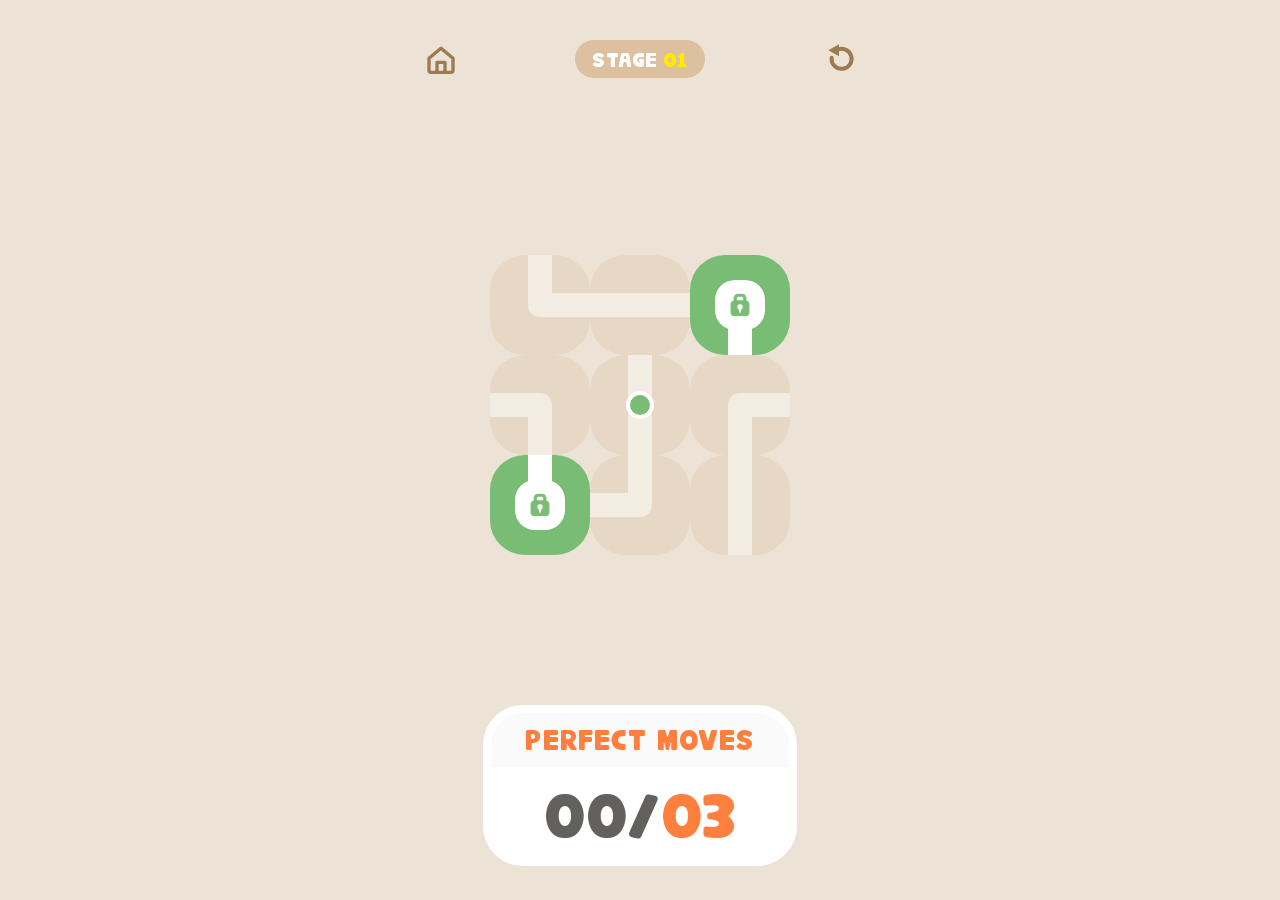
==== index.html @ 25d387c0 "Add files via upload" ====
<!doctype html>
<html lang="ko">
<head>
  <meta charset="UTF-8">
  <meta name="viewport" content="width=device-width, initial-scale=1.0, viewport-fit=cover">
  <title>라인 연결 퍼즐</title>
  <link rel="stylesheet" href="styles.css">
</head>
<body>
  <main class="game-shell" id="gameScreen">
    <header class="header">
      <button class="home-button" id="homeButton" type="button" aria-label="홈으로 이동" title="HOME">
        <svg viewBox="0 0 48 48" aria-hidden="true"><path d="M6 23 24 8l18 15v18a3 3 0 0 1-3 3H9a3 3 0 0 1-3-3z"/><path d="M18 44V29h12v15"/></svg>
      </button>
      <div class="stage-badge" id="stageLabel"><span class="stage-text">STAGE <span class="stage-number">01</span></span></div>
      <button class="restart-button" id="restartButton" type="button" aria-label="현재 스테이지 다시 시작" title="RESTART">
        <svg viewBox="0 0 48 48" aria-hidden="true"><path d="M13 22a15 15 0 1 0 7-11"/><path class="restart-arrow" d="M8 11 24 2v18z"/></svg>
      </button>
    </header>
    <section class="game-content" aria-label="라인 연결 퍼즐">
      <div class="board-stack">
        <div class="board-frame" id="boardFrame">
          <div class="board" id="board" role="grid" aria-label="퍼즐 보드"></div>
          <div class="start-overlay" id="startOverlay" aria-live="assertive">START</div>
        </div>
      </div>
    </section>
    <footer class="move-status" aria-label="현재 Move">
      <article class="move-card" id="moveCard" data-grade="perfect">
        <h2 id="moveGradeLabel">PERFECT MOVES</h2>
        <p><span class="move-used" id="moveUsed">00</span><span class="move-slash">/</span><span class="move-target" id="moveTarget">00</span></p>
      </article>
    </footer>
    <div class="modal" id="modal" role="dialog" aria-modal="true" aria-labelledby="modalTitle">
      <div class="modal-card"><p class="modal-kicker" id="modalKicker">PERFECT</p><h1 id="modalTitle">PERFECT!</h1><p id="modalText"></p><button class="modal-button" id="modalButton" type="button">NEXT STAGE</button></div>
    </div>
  </main>
  <section class="home-screen" id="homeScreen" aria-label="Stage home">
    <header class="home-header"><button class="reset-progress-button" id="resetProgressButton" type="button">RESET</button><button class="admin-mode-button" id="adminModeButton" type="button">ADMIN</button><h1>STAGES</h1><p>YOUR PATH</p></header>
    <div class="stage-list" id="homeStageList"></div>
    <div class="reset-modal" id="resetModal" role="dialog" aria-modal="true" aria-labelledby="resetTitle"><div class="reset-card"><h2 id="resetTitle">RESET STAGES?</h2><p>모든 스테이지 정보가 초기화 됩니다.<br>초기화 하시겠습니까?</p><div><button id="resetNoButton" type="button">NO</button><button id="resetYesButton" type="button">YES</button></div></div></div>
  </section>
  <script src="game.js?v=stage-selector-5"></script>
</body>
</html>
---- styles.css ----
@font-face{font-family:"Cony Round";src:url("assets/cony_round.otf") format("opentype");font-style:normal;font-weight:400 900;font-display:swap}:root{--bg:#ece2d6;--ink:#676563;--orange:#ff5b0a;--green:#79bd74;--blue:#7597bb;--red:#d76767;--mixed:#5c5c5c;--moved:#e3cfb7;--idle:#e7d8c6;--idle-road:#f3ece3;--road:#fff;--move-used:#917049;--move-total:#bca07f;--good:#9e7c50}
*{box-sizing:border-box}html,body{width:100%;min-height:100%;margin:0}body{overflow:hidden;background:var(--bg);color:var(--ink);font-family:"Cony Round","Malgun Gothic","Apple SD Gothic Neo",system-ui,sans-serif;letter-spacing:.02em}
.game-shell{position:relative;display:grid;grid-template-rows:auto minmax(0,1fr) auto;width:min(100vw,calc(100dvh * .5625));min-height:100dvh;margin:0 auto;padding:clamp(26px,4.2dvh,42px) clamp(20px,4vw,32px) clamp(26px,3.8dvh,40px)}
.header{position:relative;display:flex;justify-content:center;align-items:center;min-height:42px}.restart-button,.home-button{position:absolute;top:50%;display:grid;place-items:center;width:44px;height:44px;transform:translateY(-50%);border:0;border-radius:50%;padding:6px;background:transparent;color:#9d7b52;cursor:pointer;-webkit-tap-highlight-color:transparent}.restart-button{right:0}.home-button{left:0}.restart-button svg,.home-button svg{width:100%;height:100%;fill:currentColor}.restart-button svg>path:first-child{fill:none;stroke:currentColor;stroke-width:6;stroke-linecap:round}.home-button svg{fill:none;stroke:currentColor;stroke-width:5;stroke-linejoin:round;stroke-linecap:round}.restart-button:active,.home-button:active{transform:translateY(-50%) scale(.9)}.restart-button:disabled{opacity:.25;pointer-events:none}.stage-badge{padding:8px 17px 9px;border-radius:999px;background:#dcc09f;color:#fff;font-size:clamp(16px,2.6vh,21px);font-weight:900;line-height:1;letter-spacing:.02em}.stage-badge .stage-text{display:block;transform:translateY(3px)}.stage-badge .stage-number{color:#ffea00}
.game-content{display:flex;min-height:0;flex-direction:column;align-items:center;justify-content:center;padding:clamp(28px,5dvh,82px) 0 clamp(16px,2.2dvh,26px)}
.board-stack{display:flex;flex:none;flex-direction:column;align-items:center}.board-frame{position:relative;flex:none}.board{position:absolute;inset:0;display:grid;gap:0}.tile{--tile-road:var(--idle-road);position:relative;overflow:hidden;min-width:0;min-height:0;border:0;border-radius:var(--tile-radius,20px);padding:0;background:var(--idle);transition:background-color .16s ease,transform .24s cubic-bezier(.2,.85,.3,1.28);-webkit-tap-highlight-color:transparent;touch-action:manipulation}.tile.idle{background:var(--idle)}.tile.touched{--tile-road:var(--road);background:var(--moved)}.tile.color-green{--tile-road:var(--road);background:var(--green)}.tile.color-blue{--tile-road:var(--road);background:var(--blue)}.tile.color-red{--tile-road:var(--road);background:var(--red)}.tile.color-mixed{--tile-road:var(--road);background:var(--mixed)}.tile.dual-mixed{--tile-road:var(--road);background:linear-gradient(var(--dual-gradient-direction),var(--dual-lane-zero) 0 49.5%,var(--dual-lane-one) 50.5% 100%)}.tile.rotatable{cursor:pointer}.tile.rotatable:active{transform:scale(.96)}.tile:disabled{cursor:default}.tile.endpoint-locked{cursor:not-allowed}.tile.lane-locked{cursor:not-allowed}.tile.locked-jiggle{animation:locked-jiggle .34s cubic-bezier(.36,.07,.19,.97) both}.tile.clear-pop{animation:clear-pop .42s ease both;animation-delay:calc(var(--order)*20ms)}
@keyframes clear-pop{50%{transform:scale(.92)}100%{transform:scale(1)}}@keyframes locked-jiggle{0%,100%{transform:translateX(0) rotate(0)}18%{transform:translateX(-5px) rotate(-1deg)}38%{transform:translateX(4px) rotate(1deg)}58%{transform:translateX(-3px) rotate(-.7deg)}78%{transform:translateX(2px) rotate(.4deg)}}
.road-svg{position:absolute;inset:0;width:100%;height:100%;overflow:visible}.road-shape{transform-origin:50px 50px;transform-box:view-box;transition:transform .24s cubic-bezier(.2,.85,.3,1.28)}.road-path{fill:none;stroke:var(--tile-road);stroke-width:24;stroke-linejoin:round;stroke-linecap:butt}.filter-core{fill:var(--filter-color);stroke:#fff;stroke-width:4}.endpoint-path{stroke-linecap:butt}.endpoint-core{fill:var(--tile-road)}
.endpoint-lock{position:absolute;z-index:3;left:50%;top:50%;width:23%;aspect-ratio:1;transform:translate(-50%,-50%);pointer-events:none;background:var(--lock-color);-webkit-mask:url("assets/lock.png") center/contain no-repeat;mask:url("assets/lock.png") center/contain no-repeat}
.start-overlay{position:absolute;z-index:5;inset:0;display:grid;place-content:center;justify-items:center;gap:3px;color:#fff;opacity:0;pointer-events:none;text-align:center;text-shadow:0 3px 0 #d74b0a}.start-overlay span{font-size:clamp(20px,5.5vw,34px);font-weight:950;letter-spacing:.03em}.start-overlay strong{color:var(--orange);font-size:clamp(64px,17vw,108px);font-weight:950;line-height:.88;letter-spacing:-4px}.start-overlay.show{animation:start-burst 1s cubic-bezier(.16,.75,.22,1) both}@keyframes start-burst{0%{opacity:0;transform:scale(.55)}16%{opacity:1;transform:scale(1.16)}58%{opacity:1;transform:scale(1)}100%{opacity:0;transform:scale(1.34)}}
.move-status{display:flex;justify-content:center}.move-card{width:min(314px,84vw);overflow:hidden;border:8px solid #fff;border-radius:40px;background:#fff;text-align:center}.move-card h2{margin:0;padding:15px 8px 10px;background:#fafafa;font-size:clamp(22px,4.3vw,29px);font-weight:950;line-height:1;letter-spacing:.04em}.move-card p{margin:14px 5px 13px;color:#63615d;font-size:clamp(52px,10vw,64px);font-weight:950;line-height:1;letter-spacing:-.5px;transform:translateY(8px)}.move-card .move-target{color:var(--grade-color)}.move-card[data-grade="perfect"]{--grade-color:#ff7f3e}.move-card[data-grade="max"]{--grade-color:#f5a000}.move-card[data-grade="perfect"] h2{color:#ff7f3e}.move-card[data-grade="max"] h2{color:#f5a000}.move-card[data-grade="max"] .move-target{color:#63615d}
.modal{position:absolute;z-index:10;inset:0;display:none;place-items:center;padding:26px;background:#67656391}.modal.show{display:grid}.modal-card{width:min(100%,340px);padding:31px 25px 27px;border-radius:30px;background:var(--road);text-align:center;box-shadow:0 9px 0 #d8cbbb}.modal-kicker{margin:0 0 5px;color:var(--orange);font-size:13px;font-weight:900;letter-spacing:1.8px}.modal-card h1{margin:0;color:var(--ink);font-size:clamp(30px,7vw,39px);letter-spacing:.02em}.modal-card p:not(.modal-kicker){margin:11px 0 24px;font-size:15px;font-weight:700}.modal-button{border:0;border-radius:999px;padding:13px 23px;background:var(--orange);color:#fff;font:inherit;font-size:16px;font-weight:900;cursor:pointer;box-shadow:0 5px 0 #cf4607}.modal-button:active{transform:translateY(3px);box-shadow:0 2px 0 #cf4607}
@media(max-height:700px){.game-shell{padding-top:18px;padding-bottom:18px}.game-content{padding-top:20px;padding-bottom:12px}.board-stack{gap:0}.move-card{border-width:6px;border-radius:30px}.move-card h2{padding:10px 6px 8px;font-size:clamp(19px,3.7vw,24px)}.move-card p{margin:9px 4px 8px;font-size:clamp(42px,8vw,54px)}}

.home-screen{position:fixed;inset:0;z-index:30;display:none;width:min(100vw,calc(100dvh * .5625));height:100dvh;margin:0 auto;overflow-y:auto;overscroll-behavior:contain;padding:clamp(38px,7dvh,72px) clamp(28px,10vw,76px) 54px;background:var(--bg);scrollbar-width:none}.home-screen::-webkit-scrollbar{display:none}.home-screen.show{display:block}.game-shell.hidden{display:none}.home-header{text-align:center;margin-bottom:34px}.home-header h1{margin:0;color:#9d7b52;font-size:clamp(32px,8vw,46px);line-height:1;letter-spacing:.06em}.home-header p{margin:8px 0 0;color:#c9ad89;font-size:13px;font-weight:900;letter-spacing:.17em}.stage-list{position:relative;display:flex;flex-direction:column-reverse;gap:22px;padding:8px 0 20px}.stage-list::before{content:"";position:absolute;z-index:0;top:26px;bottom:26px;left:50%;width:12px;transform:translateX(-50%);background:#e7d8c6}.home-stage{position:relative;z-index:1;display:grid;place-items:center;min-height:106px;border:0;border-radius:30px;padding:14px 18px;font:inherit;font-weight:950;letter-spacing:.04em}.home-stage span{font-size:clamp(21px,5.4vw,29px);line-height:1}.home-stage strong{margin-top:6px;font-size:clamp(25px,6.5vw,37px);line-height:1}.home-stage.clear{background:#c78f4c;color:#84551c}.home-stage.clear strong{color:#fff}.home-stage.perfect{background:#ffaf00;color:#8a602e}.home-stage.perfect strong{color:#fff}.home-stage.current{background:#79bd74;color:#fff;cursor:pointer}.home-stage.locked{background:#e3cfb7;color:#fbf2e7;cursor:default}.home-stage:not(:disabled):active{transform:scale(.98)}.stage-link-complete{background:#cbab85!important}.home-stage.clear::after,.home-stage.perfect::after{content:"";position:absolute;z-index:-1;top:-22px;left:50%;width:12px;height:22px;transform:translateX(-50%);background:#cbab85}.reset-progress-button{position:absolute;left:0;top:2px;border:0;border-radius:999px;padding:9px 12px;background:#dcc09f;color:#84551c;font:inherit;font-size:12px;font-weight:950;letter-spacing:.05em;cursor:pointer}.reset-progress-button:active{transform:scale(.95)}.reset-modal{position:fixed;z-index:40;inset:0;display:none;place-items:center;padding:26px;background:#67656391}.reset-modal.show{display:grid}.reset-card{width:min(100%,330px);border:8px solid #fff;border-radius:30px;padding:28px 22px 22px;background:#fff;text-align:center}.reset-card h2{margin:0;color:#9d7b52;font-size:25px;line-height:1}.reset-card p{margin:16px 0 23px;color:#676563;font-size:14px;font-weight:800;line-height:1.6}.reset-card div{display:flex;gap:10px}.reset-card button{flex:1;border:0;border-radius:999px;padding:12px 8px;background:#e3cfb7;color:#84551c;font:inherit;font-size:15px;font-weight:950;cursor:pointer}.reset-card #resetYesButton{background:#c78f4c;color:#fff}.reset-card button:active{transform:scale(.96)}.admin-mode-button{position:absolute;right:0;top:2px;border:0;border-radius:999px;padding:9px 12px;background:#9d7b52;color:#fff;font:inherit;font-size:12px;font-weight:950;letter-spacing:.05em;cursor:pointer}.admin-mode-button:active{transform:scale(.95)}
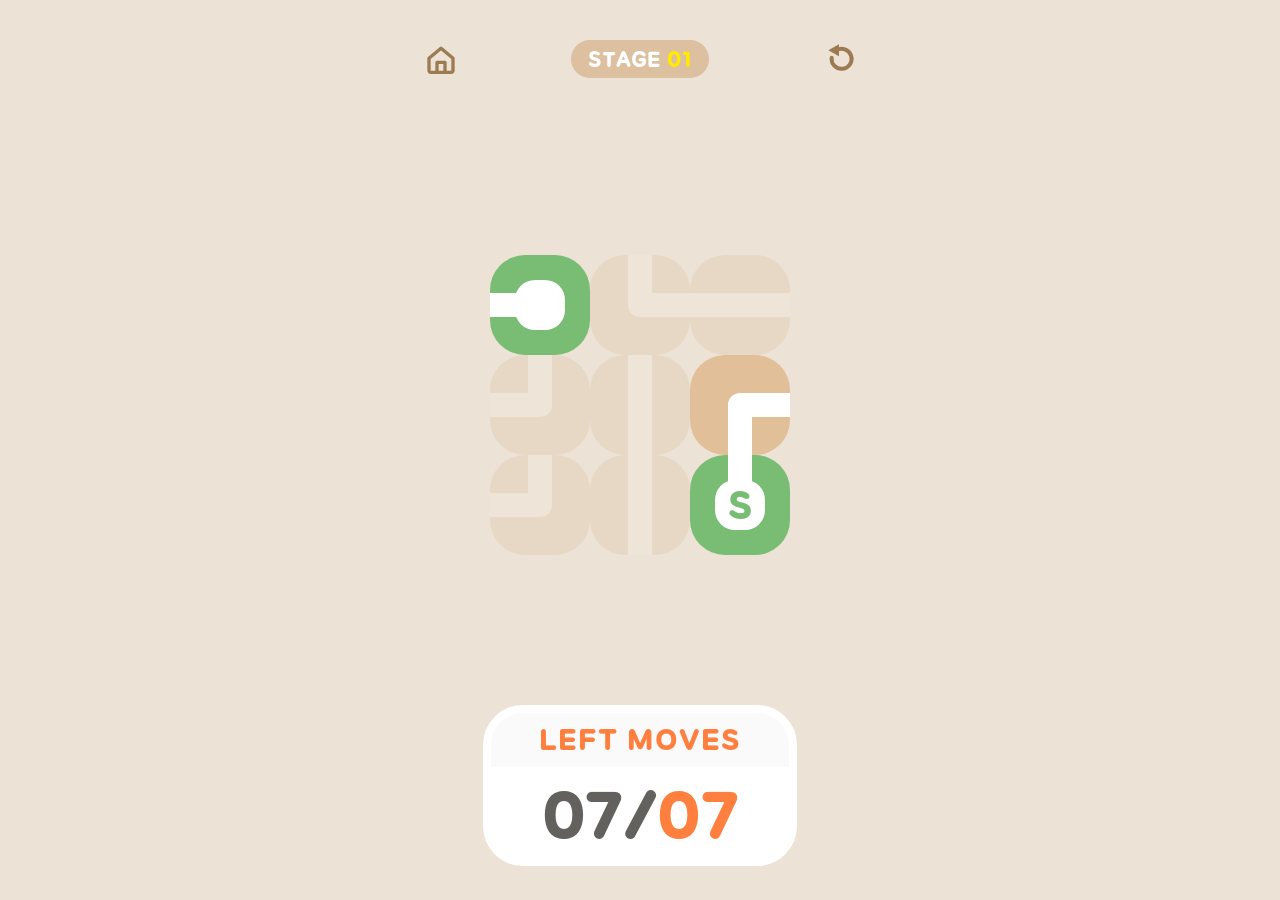
==== commit 16e19afb: "Add files via upload" ====
--- a/index.html
+++ b/index.html
@@ -4,7 +4,7 @@
   <meta charset="UTF-8">
   <meta name="viewport" content="width=device-width, initial-scale=1.0, viewport-fit=cover">
   <title>라인 연결 퍼즐</title>
-  <link rel="stylesheet" href="styles.css">
+  <link rel="stylesheet" href="styles.css?v=v0-3-candidate-release">
 </head>
 <body>
   <main class="game-shell" id="gameScreen">
@@ -40,6 +40,6 @@
     <div class="stage-list" id="homeStageList"></div>
     <div class="reset-modal" id="resetModal" role="dialog" aria-modal="true" aria-labelledby="resetTitle"><div class="reset-card"><h2 id="resetTitle">RESET STAGES?</h2><p>모든 스테이지 정보가 초기화 됩니다.<br>초기화 하시겠습니까?</p><div><button id="resetNoButton" type="button">NO</button><button id="resetYesButton" type="button">YES</button></div></div></div>
   </section>
-  <script src="game.js?v=stage-selector-5"></script>
+  <script src="game.js?v=v0-3-candidate-release"></script>
 </body>
 </html>
--- a/styles.css
+++ b/styles.css
@@ -1,15 +1,32 @@
-@font-face{font-family:"Cony Round";src:url("assets/cony_round.otf") format("opentype");font-style:normal;font-weight:400 900;font-display:swap}:root{--bg:#ece2d6;--ink:#676563;--orange:#ff5b0a;--green:#79bd74;--blue:#7597bb;--red:#d76767;--mixed:#5c5c5c;--moved:#e3cfb7;--idle:#e7d8c6;--idle-road:#f3ece3;--road:#fff;--move-used:#917049;--move-total:#bca07f;--good:#9e7c50}
-*{box-sizing:border-box}html,body{width:100%;min-height:100%;margin:0}body{overflow:hidden;background:var(--bg);color:var(--ink);font-family:"Cony Round","Malgun Gothic","Apple SD Gothic Neo",system-ui,sans-serif;letter-spacing:.02em}
+@font-face{font-family:"LINE Bold";src:url("assets/LINEBold.otf") format("opentype");font-style:normal;font-weight:400 900;font-display:swap}:root{--bg:#ece2d6;--ink:#676563;--orange:#ff5b0a;--green:#79bd74;--blue:#7597bb;--red:#d76767;--mixed:#84796e;--moved:#e3cfb7;--idle:#e7d8c6;--idle-road:#eee4d7;--candidate:#e1c099;--candidate-flash:#fdbe72;--road:#fff;--move-used:#917049;--move-total:#bca07f;--good:#9e7c50}
+*{box-sizing:border-box}html,body{width:100%;min-height:100%;margin:0}body{overflow:hidden;background:var(--bg);color:var(--ink);font-family:"LINE Bold","Malgun Gothic","Apple SD Gothic Neo",system-ui,sans-serif;letter-spacing:.02em}
 .game-shell{position:relative;display:grid;grid-template-rows:auto minmax(0,1fr) auto;width:min(100vw,calc(100dvh * .5625));min-height:100dvh;margin:0 auto;padding:clamp(26px,4.2dvh,42px) clamp(20px,4vw,32px) clamp(26px,3.8dvh,40px)}
 .header{position:relative;display:flex;justify-content:center;align-items:center;min-height:42px}.restart-button,.home-button{position:absolute;top:50%;display:grid;place-items:center;width:44px;height:44px;transform:translateY(-50%);border:0;border-radius:50%;padding:6px;background:transparent;color:#9d7b52;cursor:pointer;-webkit-tap-highlight-color:transparent}.restart-button{right:0}.home-button{left:0}.restart-button svg,.home-button svg{width:100%;height:100%;fill:currentColor}.restart-button svg>path:first-child{fill:none;stroke:currentColor;stroke-width:6;stroke-linecap:round}.home-button svg{fill:none;stroke:currentColor;stroke-width:5;stroke-linejoin:round;stroke-linecap:round}.restart-button:active,.home-button:active{transform:translateY(-50%) scale(.9)}.restart-button:disabled{opacity:.25;pointer-events:none}.stage-badge{padding:8px 17px 9px;border-radius:999px;background:#dcc09f;color:#fff;font-size:clamp(16px,2.6vh,21px);font-weight:900;line-height:1;letter-spacing:.02em}.stage-badge .stage-text{display:block;transform:translateY(3px)}.stage-badge .stage-number{color:#ffea00}
 .game-content{display:flex;min-height:0;flex-direction:column;align-items:center;justify-content:center;padding:clamp(28px,5dvh,82px) 0 clamp(16px,2.2dvh,26px)}
-.board-stack{display:flex;flex:none;flex-direction:column;align-items:center}.board-frame{position:relative;flex:none}.board{position:absolute;inset:0;display:grid;gap:0}.tile{--tile-road:var(--idle-road);position:relative;overflow:hidden;min-width:0;min-height:0;border:0;border-radius:var(--tile-radius,20px);padding:0;background:var(--idle);transition:background-color .16s ease,transform .24s cubic-bezier(.2,.85,.3,1.28);-webkit-tap-highlight-color:transparent;touch-action:manipulation}.tile.idle{background:var(--idle)}.tile.touched{--tile-road:var(--road);background:var(--moved)}.tile.color-green{--tile-road:var(--road);background:var(--green)}.tile.color-blue{--tile-road:var(--road);background:var(--blue)}.tile.color-red{--tile-road:var(--road);background:var(--red)}.tile.color-mixed{--tile-road:var(--road);background:var(--mixed)}.tile.dual-mixed{--tile-road:var(--road);background:linear-gradient(var(--dual-gradient-direction),var(--dual-lane-zero) 0 49.5%,var(--dual-lane-one) 50.5% 100%)}.tile.rotatable{cursor:pointer}.tile.rotatable:active{transform:scale(.96)}.tile:disabled{cursor:default}.tile.endpoint-locked{cursor:not-allowed}.tile.lane-locked{cursor:not-allowed}.tile.locked-jiggle{animation:locked-jiggle .34s cubic-bezier(.36,.07,.19,.97) both}.tile.clear-pop{animation:clear-pop .42s ease both;animation-delay:calc(var(--order)*20ms)}
-@keyframes clear-pop{50%{transform:scale(.92)}100%{transform:scale(1)}}@keyframes locked-jiggle{0%,100%{transform:translateX(0) rotate(0)}18%{transform:translateX(-5px) rotate(-1deg)}38%{transform:translateX(4px) rotate(1deg)}58%{transform:translateX(-3px) rotate(-.7deg)}78%{transform:translateX(2px) rotate(.4deg)}}
-.road-svg{position:absolute;inset:0;width:100%;height:100%;overflow:visible}.road-shape{transform-origin:50px 50px;transform-box:view-box;transition:transform .24s cubic-bezier(.2,.85,.3,1.28)}.road-path{fill:none;stroke:var(--tile-road);stroke-width:24;stroke-linejoin:round;stroke-linecap:butt}.filter-core{fill:var(--filter-color);stroke:#fff;stroke-width:4}.endpoint-path{stroke-linecap:butt}.endpoint-core{fill:var(--tile-road)}
+.board-stack{display:flex;flex:none;flex-direction:column;align-items:center}.board-frame{position:relative;flex:none}.board{position:absolute;inset:0;display:grid;gap:0}.tile{--tile-road:var(--idle-road);position:relative;overflow:hidden;min-width:0;min-height:0;border:0;border-radius:var(--tile-radius,20px);padding:0;background:var(--idle);transition:background-color .30s ease,transform .24s cubic-bezier(.2,.85,.3,1.28);-webkit-tap-highlight-color:transparent;touch-action:manipulation}.tile.idle{background:var(--idle)}.tile.touched{--tile-road:var(--road);background:var(--moved)}.tile.color-green{--tile-road:var(--road);background:var(--green)}.tile.color-blue{--tile-road:var(--road);background:var(--blue)}.tile.color-red{--tile-road:var(--road);background:var(--red)}.tile.color-mixed{--tile-road:var(--road);background:var(--mixed)}.tile.dual-mixed{--tile-road:var(--road);background:linear-gradient(var(--dual-gradient-direction),var(--dual-lane-zero) 0 49.5%,var(--dual-lane-one) 50.5% 100%)}.tile.rotatable{cursor:pointer}.tile.rotatable:active{transform:scale(.96)}.tile:disabled{cursor:default}.tile.endpoint-locked{cursor:not-allowed}.tile.lane-locked{cursor:not-allowed}.tile.locked-jiggle{animation:locked-jiggle .34s cubic-bezier(.36,.07,.19,.97) both}.tile.clear-pop{animation:clear-pop .42s ease both;animation-delay:calc(var(--order)*20ms)}.tile.route-complete-pop{animation:route-complete-pop .30s cubic-bezier(.2,.85,.3,1.28) both}
+@keyframes clear-pop{50%{transform:scale(.92)}100%{transform:scale(1)}}@keyframes route-complete-pop{45%{transform:scale(1.05)}100%{transform:scale(1)}}@keyframes locked-jiggle{0%,100%{transform:translateX(0) rotate(0)}18%{transform:translateX(-5px) rotate(-1deg)}38%{transform:translateX(4px) rotate(1deg)}58%{transform:translateX(-3px) rotate(-.7deg)}78%{transform:translateX(2px) rotate(.4deg)}}
+.road-svg{position:absolute;inset:0;width:100%;height:100%;overflow:visible}.road-shape{transform-origin:50px 50px;transform-box:view-box;transition:transform .24s cubic-bezier(.2,.85,.3,1.28)}.road-path{fill:none;stroke:var(--tile-road);stroke-width:24;stroke-linejoin:round;stroke-linecap:butt}.filter-core{fill:var(--filter-color);stroke:#fff;stroke-width:4}.endpoint-path{stroke-linecap:butt}.endpoint-core{fill:var(--tile-road)}.start-symbol{position:absolute;z-index:3;left:50%;top:54%;transform:translate(-50%,-50%);color:var(--endpoint-color);font-family:"LINE Bold","Malgun Gothic",sans-serif;font-size:clamp(22px,6vw,38px);font-weight:950;line-height:1;pointer-events:none}
 .endpoint-lock{position:absolute;z-index:3;left:50%;top:50%;width:23%;aspect-ratio:1;transform:translate(-50%,-50%);pointer-events:none;background:var(--lock-color);-webkit-mask:url("assets/lock.png") center/contain no-repeat;mask:url("assets/lock.png") center/contain no-repeat}
 .start-overlay{position:absolute;z-index:5;inset:0;display:grid;place-content:center;justify-items:center;gap:3px;color:#fff;opacity:0;pointer-events:none;text-align:center;text-shadow:0 3px 0 #d74b0a}.start-overlay span{font-size:clamp(20px,5.5vw,34px);font-weight:950;letter-spacing:.03em}.start-overlay strong{color:var(--orange);font-size:clamp(64px,17vw,108px);font-weight:950;line-height:.88;letter-spacing:-4px}.start-overlay.show{animation:start-burst 1s cubic-bezier(.16,.75,.22,1) both}@keyframes start-burst{0%{opacity:0;transform:scale(.55)}16%{opacity:1;transform:scale(1.16)}58%{opacity:1;transform:scale(1)}100%{opacity:0;transform:scale(1.34)}}
-.move-status{display:flex;justify-content:center}.move-card{width:min(314px,84vw);overflow:hidden;border:8px solid #fff;border-radius:40px;background:#fff;text-align:center}.move-card h2{margin:0;padding:15px 8px 10px;background:#fafafa;font-size:clamp(22px,4.3vw,29px);font-weight:950;line-height:1;letter-spacing:.04em}.move-card p{margin:14px 5px 13px;color:#63615d;font-size:clamp(52px,10vw,64px);font-weight:950;line-height:1;letter-spacing:-.5px;transform:translateY(8px)}.move-card .move-target{color:var(--grade-color)}.move-card[data-grade="perfect"]{--grade-color:#ff7f3e}.move-card[data-grade="max"]{--grade-color:#f5a000}.move-card[data-grade="perfect"] h2{color:#ff7f3e}.move-card[data-grade="max"] h2{color:#f5a000}.move-card[data-grade="max"] .move-target{color:#63615d}
+.move-status{display:flex;justify-content:center}.move-card{width:min(314px,84vw);overflow:hidden;border:8px solid #fff;border-radius:40px;background:#fff;text-align:center}.move-card h2{margin:0;padding:15px 8px 10px;background:#fafafa;font-size:clamp(22px,4.3vw,29px);font-weight:950;line-height:1;letter-spacing:.04em}.move-card p{margin:14px 5px 13px;color:#63615d;font-size:clamp(52px,10vw,64px);font-weight:950;line-height:1;letter-spacing:-.5px;transform:translateY(8px)}.move-card .move-target{color:#ff7f3e}.move-card[data-grade="left"] h2{color:#ff7f3e}
 .modal{position:absolute;z-index:10;inset:0;display:none;place-items:center;padding:26px;background:#67656391}.modal.show{display:grid}.modal-card{width:min(100%,340px);padding:31px 25px 27px;border-radius:30px;background:var(--road);text-align:center;box-shadow:0 9px 0 #d8cbbb}.modal-kicker{margin:0 0 5px;color:var(--orange);font-size:13px;font-weight:900;letter-spacing:1.8px}.modal-card h1{margin:0;color:var(--ink);font-size:clamp(30px,7vw,39px);letter-spacing:.02em}.modal-card p:not(.modal-kicker){margin:11px 0 24px;font-size:15px;font-weight:700}.modal-button{border:0;border-radius:999px;padding:13px 23px;background:var(--orange);color:#fff;font:inherit;font-size:16px;font-weight:900;cursor:pointer;box-shadow:0 5px 0 #cf4607}.modal-button:active{transform:translateY(3px);box-shadow:0 2px 0 #cf4607}
 @media(max-height:700px){.game-shell{padding-top:18px;padding-bottom:18px}.game-content{padding-top:20px;padding-bottom:12px}.board-stack{gap:0}.move-card{border-width:6px;border-radius:30px}.move-card h2{padding:10px 6px 8px;font-size:clamp(19px,3.7vw,24px)}.move-card p{margin:9px 4px 8px;font-size:clamp(42px,8vw,54px)}}
 
-.home-screen{position:fixed;inset:0;z-index:30;display:none;width:min(100vw,calc(100dvh * .5625));height:100dvh;margin:0 auto;overflow-y:auto;overscroll-behavior:contain;padding:clamp(38px,7dvh,72px) clamp(28px,10vw,76px) 54px;background:var(--bg);scrollbar-width:none}.home-screen::-webkit-scrollbar{display:none}.home-screen.show{display:block}.game-shell.hidden{display:none}.home-header{text-align:center;margin-bottom:34px}.home-header h1{margin:0;color:#9d7b52;font-size:clamp(32px,8vw,46px);line-height:1;letter-spacing:.06em}.home-header p{margin:8px 0 0;color:#c9ad89;font-size:13px;font-weight:900;letter-spacing:.17em}.stage-list{position:relative;display:flex;flex-direction:column-reverse;gap:22px;padding:8px 0 20px}.stage-list::before{content:"";position:absolute;z-index:0;top:26px;bottom:26px;left:50%;width:12px;transform:translateX(-50%);background:#e7d8c6}.home-stage{position:relative;z-index:1;display:grid;place-items:center;min-height:106px;border:0;border-radius:30px;padding:14px 18px;font:inherit;font-weight:950;letter-spacing:.04em}.home-stage span{font-size:clamp(21px,5.4vw,29px);line-height:1}.home-stage strong{margin-top:6px;font-size:clamp(25px,6.5vw,37px);line-height:1}.home-stage.clear{background:#c78f4c;color:#84551c}.home-stage.clear strong{color:#fff}.home-stage.perfect{background:#ffaf00;color:#8a602e}.home-stage.perfect strong{color:#fff}.home-stage.current{background:#79bd74;color:#fff;cursor:pointer}.home-stage.locked{background:#e3cfb7;color:#fbf2e7;cursor:default}.home-stage:not(:disabled):active{transform:scale(.98)}.stage-link-complete{background:#cbab85!important}.home-stage.clear::after,.home-stage.perfect::after{content:"";position:absolute;z-index:-1;top:-22px;left:50%;width:12px;height:22px;transform:translateX(-50%);background:#cbab85}.reset-progress-button{position:absolute;left:0;top:2px;border:0;border-radius:999px;padding:9px 12px;background:#dcc09f;color:#84551c;font:inherit;font-size:12px;font-weight:950;letter-spacing:.05em;cursor:pointer}.reset-progress-button:active{transform:scale(.95)}.reset-modal{position:fixed;z-index:40;inset:0;display:none;place-items:center;padding:26px;background:#67656391}.reset-modal.show{display:grid}.reset-card{width:min(100%,330px);border:8px solid #fff;border-radius:30px;padding:28px 22px 22px;background:#fff;text-align:center}.reset-card h2{margin:0;color:#9d7b52;font-size:25px;line-height:1}.reset-card p{margin:16px 0 23px;color:#676563;font-size:14px;font-weight:800;line-height:1.6}.reset-card div{display:flex;gap:10px}.reset-card button{flex:1;border:0;border-radius:999px;padding:12px 8px;background:#e3cfb7;color:#84551c;font:inherit;font-size:15px;font-weight:950;cursor:pointer}.reset-card #resetYesButton{background:#c78f4c;color:#fff}.reset-card button:active{transform:scale(.96)}.admin-mode-button{position:absolute;right:0;top:2px;border:0;border-radius:999px;padding:9px 12px;background:#9d7b52;color:#fff;font:inherit;font-size:12px;font-weight:950;letter-spacing:.05em;cursor:pointer}.admin-mode-button:active{transform:scale(.95)}+.home-screen{position:fixed;inset:0;z-index:30;display:none;width:min(100vw,calc(100dvh * .5625));height:100dvh;margin:0 auto;overflow-y:auto;overscroll-behavior:contain;padding:clamp(38px,7dvh,72px) clamp(28px,10vw,76px) 54px;background:var(--bg);scrollbar-width:none}.home-screen::-webkit-scrollbar{display:none}.home-screen.show{display:block}.game-shell.hidden{display:none}.home-header{text-align:center;margin-bottom:34px}.home-header h1{margin:0;color:#9d7b52;font-size:clamp(32px,8vw,46px);line-height:1;letter-spacing:.06em}.home-header p{margin:8px 0 0;color:#c9ad89;font-size:13px;font-weight:900;letter-spacing:.17em}.stage-list{position:relative;display:flex;flex-direction:column-reverse;gap:22px;padding:8px 0 20px}.stage-list::before{content:"";position:absolute;z-index:0;top:26px;bottom:26px;left:50%;width:12px;transform:translateX(-50%);background:#e7d8c6}.home-stage{position:relative;z-index:1;display:grid;place-items:center;min-height:106px;border:0;border-radius:30px;padding:14px 18px;font:inherit;font-weight:950;letter-spacing:.04em}.home-stage span{font-size:clamp(21px,5.4vw,29px);line-height:1}.home-stage strong{margin-top:6px;font-size:clamp(25px,6.5vw,37px);line-height:1}.home-stage.clear{background:#c78f4c;color:#84551c}.home-stage.clear strong{color:#fff}.home-stage.perfect{background:#ffaf00;color:#8a602e}.home-stage.perfect strong{color:#fff}.home-stage.current{background:#79bd74;color:#fff;cursor:pointer}.home-stage.locked{background:#e3cfb7;color:#fbf2e7;cursor:default}.home-stage:not(:disabled):active{transform:scale(.98)}.stage-link-complete{background:#cbab85!important}.home-stage.clear::after,.home-stage.perfect::after{content:"";position:absolute;z-index:-1;top:-22px;left:50%;width:12px;height:22px;transform:translateX(-50%);background:#cbab85}.reset-progress-button{position:absolute;left:0;top:2px;border:0;border-radius:999px;padding:9px 12px;background:#dcc09f;color:#84551c;font:inherit;font-size:12px;font-weight:950;letter-spacing:.05em;cursor:pointer}.reset-progress-button:active{transform:scale(.95)}.reset-modal{position:fixed;z-index:40;inset:0;display:none;place-items:center;padding:26px;background:#67656391}.reset-modal.show{display:grid}.reset-card{width:min(100%,330px);border:8px solid #fff;border-radius:30px;padding:28px 22px 22px;background:#fff;text-align:center}.reset-card h2{margin:0;color:#9d7b52;font-size:25px;line-height:1}.reset-card p{margin:16px 0 23px;color:#676563;font-size:14px;font-weight:800;line-height:1.6}.reset-card div{display:flex;gap:10px}.reset-card button{flex:1;border:0;border-radius:999px;padding:12px 8px;background:#e3cfb7;color:#84551c;font:inherit;font-size:15px;font-weight:950;cursor:pointer}.reset-card #resetYesButton{background:#c78f4c;color:#fff}.reset-card button:active{transform:scale(.96)}.admin-mode-button{position:absolute;right:0;top:2px;border:0;border-radius:999px;padding:9px 12px;background:#9d7b52;color:#fff;font:inherit;font-size:12px;font-weight:950;letter-spacing:.05em;cursor:pointer}.admin-mode-button:active{transform:scale(.95)}
+/* v0.3: progressive route candidates */
+.tile.cross{background:#84796e;--tile-road:#fff}
+.tile.candidate{background:var(--candidate);--tile-road:#fff;animation:candidate-blink .5s cubic-bezier(.4,0,.2,1) .22s infinite alternate}
+.tile.candidate.candidate-enter{animation:candidate-enter .22s cubic-bezier(.2,.85,.3,1.28) both,candidate-blink .5s cubic-bezier(.4,0,.2,1) .22s infinite alternate}
+.tile.connection-enter{animation:connection-enter .30s ease calc(var(--sequence)*.10s) both}
+.tile.connection-release{animation:connection-release .30s ease calc(var(--sequence)*.10s) both}
+.tile.locked-jiggle{animation:locked-jiggle .32s cubic-bezier(.36,.07,.19,.97) both}
+@keyframes candidate-enter{0%{transform:scale(1)}60%{transform:scale(1.05)}100%{transform:scale(1)}}
+@keyframes candidate-blink{from{background-color:var(--candidate)}to{background-color:var(--candidate-flash)}}
+@keyframes connection-enter{from{background:var(--from-bg)}to{background:var(--to-bg)}}
+@keyframes connection-release{from{background:var(--from-bg)}to{background:var(--to-bg)}}
+@keyframes locked-jiggle{0%,100%{transform:rotate(0)}34%{transform:rotate(7deg)}66%{transform:rotate(-3deg)}84%{transform:rotate(1deg)}}
+/* Candidate blocks dim out rather than snapping back when an endpoint rotation closes the route. */
+.tile.candidate-release{animation:candidate-release .30s cubic-bezier(.22,.7,.32,1) both}
+.tile.candidate-release .road-path{animation:candidate-road-release .30s ease both}
+@keyframes candidate-release{0%{background-color:var(--candidate-flash)}42%{background-color:var(--candidate)}100%{background-color:var(--candidate-release-to)}}
+@keyframes candidate-road-release{0%{stroke:#fff}100%{stroke:var(--idle-road)}}
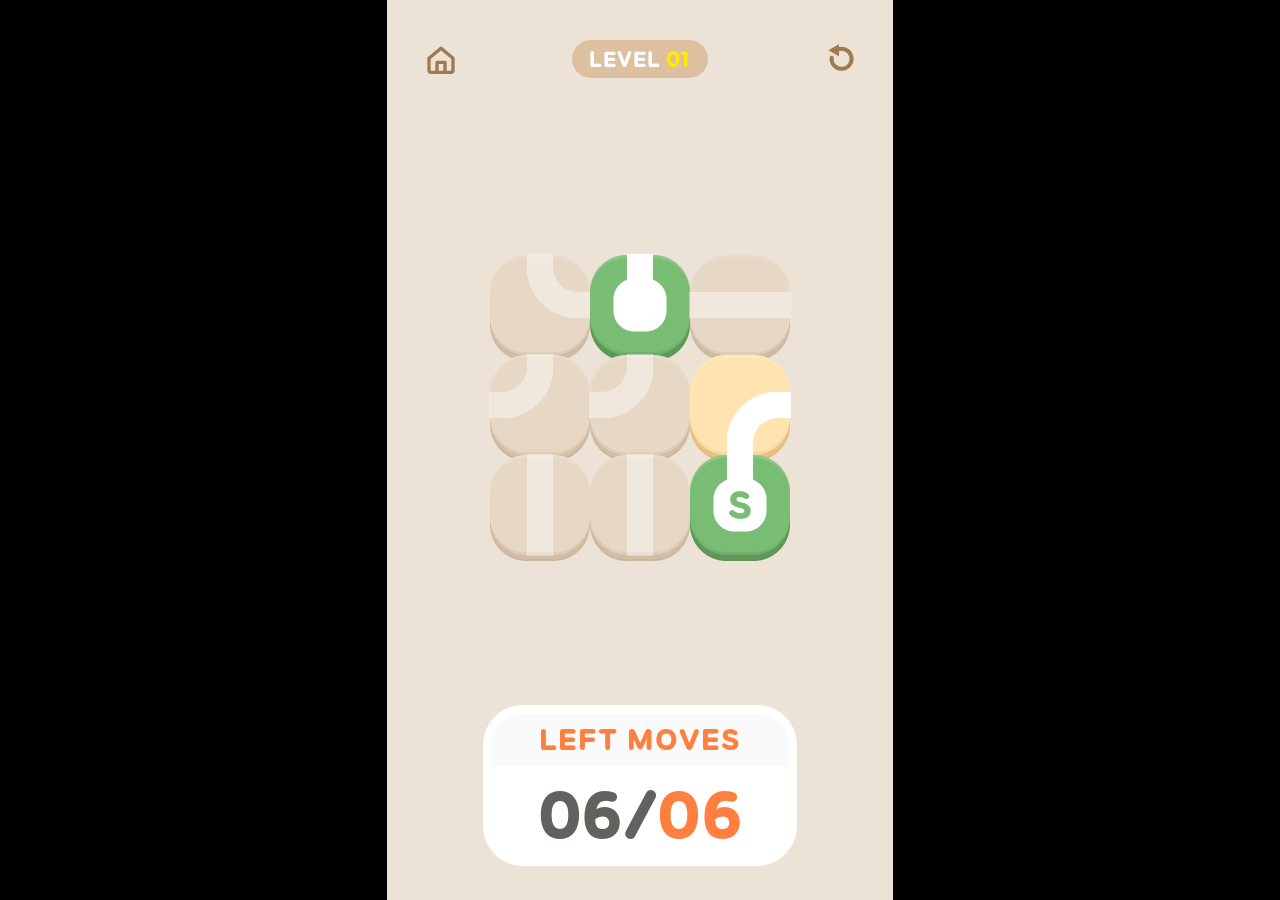
==== commit 0e683c51: "Add files via upload" ====
--- a/index.html
+++ b/index.html
@@ -4,7 +4,10 @@
   <meta charset="UTF-8">
   <meta name="viewport" content="width=device-width, initial-scale=1.0, viewport-fit=cover">
   <title>라인 연결 퍼즐</title>
-  <link rel="stylesheet" href="styles.css?v=v0-3-candidate-release">
+  <link rel="stylesheet" href="styles.css?v=v0-3-stage-grid">
+  <link rel="stylesheet" href="stage-select.css?v=v0-4-stage-number-shadow-1">
+  <link rel="stylesheet" href="stage-select-fix.css?v=v0-4-pipe-network-reset-2">
+  <link rel="stylesheet" href="episode.css?v=v0-4-level-anchor-font-1">
 </head>
 <body>
   <main class="game-shell" id="gameScreen">
@@ -32,14 +35,24 @@
       </article>
     </footer>
     <div class="modal" id="modal" role="dialog" aria-modal="true" aria-labelledby="modalTitle">
-      <div class="modal-card"><p class="modal-kicker" id="modalKicker">PERFECT</p><h1 id="modalTitle">PERFECT!</h1><p id="modalText"></p><button class="modal-button" id="modalButton" type="button">NEXT STAGE</button></div>
+      <div class="modal-card"><p class="modal-kicker" id="modalKicker">PERFECT</p><h1 id="modalTitle">PERFECT!</h1><div class="modal-stars" id="modalStars" aria-label="획득 별"></div><p id="modalText"></p><button class="modal-button" id="modalButton" type="button">NEXT STAGE</button></div>
     </div>
   </main>
   <section class="home-screen" id="homeScreen" aria-label="Stage home">
-    <header class="home-header"><button class="reset-progress-button" id="resetProgressButton" type="button">RESET</button><button class="admin-mode-button" id="adminModeButton" type="button">ADMIN</button><h1>STAGES</h1><p>YOUR PATH</p></header>
+    <header class="home-header"><button class="episode-nav episode-prev" id="episodePrevButton" type="button" aria-label="Previous stage"><img src="assets/stage_btn_next_arrow.png" alt=""></button><h1 id="episodeTitle"><span class="stage-title-word">STAGE</span><strong class="stage-title-number">01</strong></h1><button class="episode-nav episode-next" id="episodeNextButton" type="button" aria-label="Next stage"><img src="assets/stage_btn_next_arrow.png" alt=""></button></header>
+    <p class="episode-subtitle" id="episodeSubtitle">LEVEL 01–20</p>
     <div class="stage-list" id="homeStageList"></div>
+    <nav class="home-tools" aria-label="Stage tools"><button class="reset-progress-button" id="resetProgressButton" type="button">RESET</button><button class="admin-mode-button" id="adminModeButton" type="button">ADMIN</button><button class="design-test-button" id="designTestButton" type="button">BLOCK DESIGN</button><button class="stage-test-button" id="stageTestButton" type="button">STAGE TEST</button></nav>
     <div class="reset-modal" id="resetModal" role="dialog" aria-modal="true" aria-labelledby="resetTitle"><div class="reset-card"><h2 id="resetTitle">RESET STAGES?</h2><p>모든 스테이지 정보가 초기화 됩니다.<br>초기화 하시겠습니까?</p><div><button id="resetNoButton" type="button">NO</button><button id="resetYesButton" type="button">YES</button></div></div></div>
   </section>
-  <script src="game.js?v=v0-3-candidate-release"></script>
+  <section class="design-screen" id="designScreen" aria-label="Block design preview">
+    <header class="design-header"><button class="design-back-button" id="designBackButton" type="button" aria-label="Back to stages">BACK</button><h1>BLOCK DESIGN</h1></header>
+    <main class="design-content" id="designContent"></main>
+  </section>
+  <section class="stage-test-screen" id="stageTestScreen" aria-label="Board size stage tests">
+    <header class="stage-test-header"><button class="stage-test-back-button" id="stageTestBackButton" type="button">BACK</button><h1>STAGE TEST</h1><p>SELECT BOARD SIZE</p></header>
+    <main class="stage-test-content" id="stageTestContent"></main>
+  </section>
+  <script src="game.js?v=v0-6-network-remix-1"></script>
 </body>
-</html>+</html>
--- a/styles.css
+++ b/styles.css
@@ -1,18 +1,18 @@
 @font-face{font-family:"LINE Bold";src:url("assets/LINEBold.otf") format("opentype");font-style:normal;font-weight:400 900;font-display:swap}:root{--bg:#ece2d6;--ink:#676563;--orange:#ff5b0a;--green:#79bd74;--blue:#7597bb;--red:#d76767;--mixed:#84796e;--moved:#e3cfb7;--idle:#e7d8c6;--idle-road:#eee4d7;--candidate:#e1c099;--candidate-flash:#fdbe72;--road:#fff;--move-used:#917049;--move-total:#bca07f;--good:#9e7c50}
-*{box-sizing:border-box}html,body{width:100%;min-height:100%;margin:0}body{overflow:hidden;background:var(--bg);color:var(--ink);font-family:"LINE Bold","Malgun Gothic","Apple SD Gothic Neo",system-ui,sans-serif;letter-spacing:.02em}
-.game-shell{position:relative;display:grid;grid-template-rows:auto minmax(0,1fr) auto;width:min(100vw,calc(100dvh * .5625));min-height:100dvh;margin:0 auto;padding:clamp(26px,4.2dvh,42px) clamp(20px,4vw,32px) clamp(26px,3.8dvh,40px)}
+*{box-sizing:border-box}html,body{width:100%;height:100%;min-height:100%;margin:0;overflow:hidden;background:#000}body{display:grid;place-items:center;color:var(--ink);font-family:"LINE Bold","Malgun Gothic","Apple SD Gothic Neo",system-ui,sans-serif;letter-spacing:.02em}
+.game-shell{position:relative;display:grid;grid-template-rows:auto minmax(0,1fr) auto;width:min(100dvw,56.25dvh);height:min(100dvh,177.7778dvw);aspect-ratio:9/16;min-height:0;margin:0;padding:clamp(26px,4.2dvh,42px) clamp(20px,4vw,32px) clamp(26px,3.8dvh,40px);background:var(--bg);overflow:hidden}
 .header{position:relative;display:flex;justify-content:center;align-items:center;min-height:42px}.restart-button,.home-button{position:absolute;top:50%;display:grid;place-items:center;width:44px;height:44px;transform:translateY(-50%);border:0;border-radius:50%;padding:6px;background:transparent;color:#9d7b52;cursor:pointer;-webkit-tap-highlight-color:transparent}.restart-button{right:0}.home-button{left:0}.restart-button svg,.home-button svg{width:100%;height:100%;fill:currentColor}.restart-button svg>path:first-child{fill:none;stroke:currentColor;stroke-width:6;stroke-linecap:round}.home-button svg{fill:none;stroke:currentColor;stroke-width:5;stroke-linejoin:round;stroke-linecap:round}.restart-button:active,.home-button:active{transform:translateY(-50%) scale(.9)}.restart-button:disabled{opacity:.25;pointer-events:none}.stage-badge{padding:8px 17px 9px;border-radius:999px;background:#dcc09f;color:#fff;font-size:clamp(16px,2.6vh,21px);font-weight:900;line-height:1;letter-spacing:.02em}.stage-badge .stage-text{display:block;transform:translateY(3px)}.stage-badge .stage-number{color:#ffea00}
-.game-content{display:flex;min-height:0;flex-direction:column;align-items:center;justify-content:center;padding:clamp(28px,5dvh,82px) 0 clamp(16px,2.2dvh,26px)}
-.board-stack{display:flex;flex:none;flex-direction:column;align-items:center}.board-frame{position:relative;flex:none}.board{position:absolute;inset:0;display:grid;gap:0}.tile{--tile-road:var(--idle-road);position:relative;overflow:hidden;min-width:0;min-height:0;border:0;border-radius:var(--tile-radius,20px);padding:0;background:var(--idle);transition:background-color .30s ease,transform .24s cubic-bezier(.2,.85,.3,1.28);-webkit-tap-highlight-color:transparent;touch-action:manipulation}.tile.idle{background:var(--idle)}.tile.touched{--tile-road:var(--road);background:var(--moved)}.tile.color-green{--tile-road:var(--road);background:var(--green)}.tile.color-blue{--tile-road:var(--road);background:var(--blue)}.tile.color-red{--tile-road:var(--road);background:var(--red)}.tile.color-mixed{--tile-road:var(--road);background:var(--mixed)}.tile.dual-mixed{--tile-road:var(--road);background:linear-gradient(var(--dual-gradient-direction),var(--dual-lane-zero) 0 49.5%,var(--dual-lane-one) 50.5% 100%)}.tile.rotatable{cursor:pointer}.tile.rotatable:active{transform:scale(.96)}.tile:disabled{cursor:default}.tile.endpoint-locked{cursor:not-allowed}.tile.lane-locked{cursor:not-allowed}.tile.locked-jiggle{animation:locked-jiggle .34s cubic-bezier(.36,.07,.19,.97) both}.tile.clear-pop{animation:clear-pop .42s ease both;animation-delay:calc(var(--order)*20ms)}.tile.route-complete-pop{animation:route-complete-pop .30s cubic-bezier(.2,.85,.3,1.28) both}
+.game-content{display:flex;width:100%;min-height:0;flex-direction:column;align-items:center;justify-content:center;padding:clamp(28px,5dvh,82px) 0 clamp(16px,2.2dvh,26px)}
+.board-stack{display:flex;width:100%;flex:none;flex-direction:column;align-items:center}.board-frame{position:relative;flex:none}.board{position:absolute;inset:0;display:grid;gap:0}.tile{--tile-road:var(--idle-road);position:relative;overflow:hidden;min-width:0;min-height:0;border:0;border-radius:var(--tile-radius,20px);padding:0;background:var(--idle);transition:background-color .30s ease,transform .24s cubic-bezier(.2,.85,.3,1.28);-webkit-tap-highlight-color:transparent;touch-action:manipulation}.tile.idle{background:var(--idle)}.tile.touched{--tile-road:var(--road);background:var(--moved)}.tile.color-green{--tile-road:var(--road);background:var(--green)}.tile.color-blue{--tile-road:var(--road);background:var(--blue)}.tile.color-red{--tile-road:var(--road);background:var(--red)}.tile.color-mixed{--tile-road:var(--road);background:var(--mixed)}.tile.dual-mixed{--tile-road:var(--road);background:linear-gradient(var(--dual-gradient-direction),var(--dual-lane-zero) 0 49.5%,var(--dual-lane-one) 50.5% 100%)}.tile.rotatable{cursor:pointer}.tile.rotatable:active{transform:scale(.96)}.tile:disabled{cursor:default}.tile.endpoint-locked{cursor:not-allowed}.tile.lane-locked{cursor:not-allowed}.tile.locked-jiggle{animation:locked-jiggle .34s cubic-bezier(.36,.07,.19,.97) both}.tile.clear-pop{animation:clear-pop .42s ease both;animation-delay:calc(var(--order)*20ms)}.tile.route-complete-pop{animation:route-complete-pop .30s cubic-bezier(.2,.85,.3,1.28) both}
 @keyframes clear-pop{50%{transform:scale(.92)}100%{transform:scale(1)}}@keyframes route-complete-pop{45%{transform:scale(1.05)}100%{transform:scale(1)}}@keyframes locked-jiggle{0%,100%{transform:translateX(0) rotate(0)}18%{transform:translateX(-5px) rotate(-1deg)}38%{transform:translateX(4px) rotate(1deg)}58%{transform:translateX(-3px) rotate(-.7deg)}78%{transform:translateX(2px) rotate(.4deg)}}
-.road-svg{position:absolute;inset:0;width:100%;height:100%;overflow:visible}.road-shape{transform-origin:50px 50px;transform-box:view-box;transition:transform .24s cubic-bezier(.2,.85,.3,1.28)}.road-path{fill:none;stroke:var(--tile-road);stroke-width:24;stroke-linejoin:round;stroke-linecap:butt}.filter-core{fill:var(--filter-color);stroke:#fff;stroke-width:4}.endpoint-path{stroke-linecap:butt}.endpoint-core{fill:var(--tile-road)}.start-symbol{position:absolute;z-index:3;left:50%;top:54%;transform:translate(-50%,-50%);color:var(--endpoint-color);font-family:"LINE Bold","Malgun Gothic",sans-serif;font-size:clamp(22px,6vw,38px);font-weight:950;line-height:1;pointer-events:none}
+.road-svg{position:absolute;inset:0;width:100%;height:100%;overflow:visible}.road-shape{transform-origin:50px 50px;transform-box:view-box;transition:none}.road-path{fill:none;stroke:var(--tile-road);stroke-width:24;stroke-linejoin:round;stroke-linecap:butt}.filter-core{fill:var(--filter-color);stroke:#fff;stroke-width:4}.endpoint-path{stroke-linecap:butt}.endpoint-core{fill:var(--tile-road)}.start-symbol{position:absolute;z-index:3;left:50%;top:54%;transform:translate(-50%,-50%);color:var(--endpoint-color);font-family:"LINE Bold","Malgun Gothic",sans-serif;font-size:clamp(22px,6vw,38px);font-weight:950;line-height:1;pointer-events:none}
 .endpoint-lock{position:absolute;z-index:3;left:50%;top:50%;width:23%;aspect-ratio:1;transform:translate(-50%,-50%);pointer-events:none;background:var(--lock-color);-webkit-mask:url("assets/lock.png") center/contain no-repeat;mask:url("assets/lock.png") center/contain no-repeat}
 .start-overlay{position:absolute;z-index:5;inset:0;display:grid;place-content:center;justify-items:center;gap:3px;color:#fff;opacity:0;pointer-events:none;text-align:center;text-shadow:0 3px 0 #d74b0a}.start-overlay span{font-size:clamp(20px,5.5vw,34px);font-weight:950;letter-spacing:.03em}.start-overlay strong{color:var(--orange);font-size:clamp(64px,17vw,108px);font-weight:950;line-height:.88;letter-spacing:-4px}.start-overlay.show{animation:start-burst 1s cubic-bezier(.16,.75,.22,1) both}@keyframes start-burst{0%{opacity:0;transform:scale(.55)}16%{opacity:1;transform:scale(1.16)}58%{opacity:1;transform:scale(1)}100%{opacity:0;transform:scale(1.34)}}
-.move-status{display:flex;justify-content:center}.move-card{width:min(314px,84vw);overflow:hidden;border:8px solid #fff;border-radius:40px;background:#fff;text-align:center}.move-card h2{margin:0;padding:15px 8px 10px;background:#fafafa;font-size:clamp(22px,4.3vw,29px);font-weight:950;line-height:1;letter-spacing:.04em}.move-card p{margin:14px 5px 13px;color:#63615d;font-size:clamp(52px,10vw,64px);font-weight:950;line-height:1;letter-spacing:-.5px;transform:translateY(8px)}.move-card .move-target{color:#ff7f3e}.move-card[data-grade="left"] h2{color:#ff7f3e}
+.move-status{display:flex;width:100%;justify-content:center}.move-card{width:min(314px,100%);overflow:hidden;border:8px solid #fff;border-radius:40px;background:#fff;text-align:center}.move-card h2{margin:0;padding:15px 8px 10px;background:#fafafa;font-size:clamp(22px,4.3vw,29px);font-weight:950;line-height:1;letter-spacing:.04em}.move-card p{margin:14px 5px 13px;color:#63615d;font-size:clamp(52px,10vw,64px);font-weight:950;line-height:1;letter-spacing:-.5px;transform:translateY(8px)}.move-card .move-target{color:#ff7f3e}.move-card[data-grade="left"] h2{color:#ff7f3e}
 .modal{position:absolute;z-index:10;inset:0;display:none;place-items:center;padding:26px;background:#67656391}.modal.show{display:grid}.modal-card{width:min(100%,340px);padding:31px 25px 27px;border-radius:30px;background:var(--road);text-align:center;box-shadow:0 9px 0 #d8cbbb}.modal-kicker{margin:0 0 5px;color:var(--orange);font-size:13px;font-weight:900;letter-spacing:1.8px}.modal-card h1{margin:0;color:var(--ink);font-size:clamp(30px,7vw,39px);letter-spacing:.02em}.modal-card p:not(.modal-kicker){margin:11px 0 24px;font-size:15px;font-weight:700}.modal-button{border:0;border-radius:999px;padding:13px 23px;background:var(--orange);color:#fff;font:inherit;font-size:16px;font-weight:900;cursor:pointer;box-shadow:0 5px 0 #cf4607}.modal-button:active{transform:translateY(3px);box-shadow:0 2px 0 #cf4607}
 @media(max-height:700px){.game-shell{padding-top:18px;padding-bottom:18px}.game-content{padding-top:20px;padding-bottom:12px}.board-stack{gap:0}.move-card{border-width:6px;border-radius:30px}.move-card h2{padding:10px 6px 8px;font-size:clamp(19px,3.7vw,24px)}.move-card p{margin:9px 4px 8px;font-size:clamp(42px,8vw,54px)}}
 
-.home-screen{position:fixed;inset:0;z-index:30;display:none;width:min(100vw,calc(100dvh * .5625));height:100dvh;margin:0 auto;overflow-y:auto;overscroll-behavior:contain;padding:clamp(38px,7dvh,72px) clamp(28px,10vw,76px) 54px;background:var(--bg);scrollbar-width:none}.home-screen::-webkit-scrollbar{display:none}.home-screen.show{display:block}.game-shell.hidden{display:none}.home-header{text-align:center;margin-bottom:34px}.home-header h1{margin:0;color:#9d7b52;font-size:clamp(32px,8vw,46px);line-height:1;letter-spacing:.06em}.home-header p{margin:8px 0 0;color:#c9ad89;font-size:13px;font-weight:900;letter-spacing:.17em}.stage-list{position:relative;display:flex;flex-direction:column-reverse;gap:22px;padding:8px 0 20px}.stage-list::before{content:"";position:absolute;z-index:0;top:26px;bottom:26px;left:50%;width:12px;transform:translateX(-50%);background:#e7d8c6}.home-stage{position:relative;z-index:1;display:grid;place-items:center;min-height:106px;border:0;border-radius:30px;padding:14px 18px;font:inherit;font-weight:950;letter-spacing:.04em}.home-stage span{font-size:clamp(21px,5.4vw,29px);line-height:1}.home-stage strong{margin-top:6px;font-size:clamp(25px,6.5vw,37px);line-height:1}.home-stage.clear{background:#c78f4c;color:#84551c}.home-stage.clear strong{color:#fff}.home-stage.perfect{background:#ffaf00;color:#8a602e}.home-stage.perfect strong{color:#fff}.home-stage.current{background:#79bd74;color:#fff;cursor:pointer}.home-stage.locked{background:#e3cfb7;color:#fbf2e7;cursor:default}.home-stage:not(:disabled):active{transform:scale(.98)}.stage-link-complete{background:#cbab85!important}.home-stage.clear::after,.home-stage.perfect::after{content:"";position:absolute;z-index:-1;top:-22px;left:50%;width:12px;height:22px;transform:translateX(-50%);background:#cbab85}.reset-progress-button{position:absolute;left:0;top:2px;border:0;border-radius:999px;padding:9px 12px;background:#dcc09f;color:#84551c;font:inherit;font-size:12px;font-weight:950;letter-spacing:.05em;cursor:pointer}.reset-progress-button:active{transform:scale(.95)}.reset-modal{position:fixed;z-index:40;inset:0;display:none;place-items:center;padding:26px;background:#67656391}.reset-modal.show{display:grid}.reset-card{width:min(100%,330px);border:8px solid #fff;border-radius:30px;padding:28px 22px 22px;background:#fff;text-align:center}.reset-card h2{margin:0;color:#9d7b52;font-size:25px;line-height:1}.reset-card p{margin:16px 0 23px;color:#676563;font-size:14px;font-weight:800;line-height:1.6}.reset-card div{display:flex;gap:10px}.reset-card button{flex:1;border:0;border-radius:999px;padding:12px 8px;background:#e3cfb7;color:#84551c;font:inherit;font-size:15px;font-weight:950;cursor:pointer}.reset-card #resetYesButton{background:#c78f4c;color:#fff}.reset-card button:active{transform:scale(.96)}.admin-mode-button{position:absolute;right:0;top:2px;border:0;border-radius:999px;padding:9px 12px;background:#9d7b52;color:#fff;font:inherit;font-size:12px;font-weight:950;letter-spacing:.05em;cursor:pointer}.admin-mode-button:active{transform:scale(.95)}
+.home-screen{position:fixed;top:50%;bottom:auto;left:50%;right:auto;z-index:30;display:none;width:min(100dvw,56.25dvh);height:min(100dvh,177.7778dvw);aspect-ratio:9/16;margin:0;transform:translate(-50%,-50%);overflow-y:auto;overscroll-behavior:contain;padding:clamp(38px,7dvh,72px) clamp(28px,10vw,76px) 54px;background:var(--bg);scrollbar-width:none}.home-screen::-webkit-scrollbar{display:none}.home-screen.show{display:block}.game-shell.hidden{display:none}.home-header{text-align:center;margin-bottom:34px}.home-header h1{margin:0;color:#9d7b52;font-size:clamp(32px,8vw,46px);line-height:1;letter-spacing:.06em}.home-header p{margin:8px 0 0;color:#c9ad89;font-size:13px;font-weight:900;letter-spacing:.17em}.stage-list{position:relative;display:flex;flex-direction:column-reverse;gap:22px;padding:8px 0 20px}.stage-list::before{content:"";position:absolute;z-index:0;top:26px;bottom:26px;left:50%;width:12px;transform:translateX(-50%);background:#e7d8c6}.home-stage{position:relative;z-index:1;display:grid;place-items:center;min-height:106px;border:0;border-radius:30px;padding:14px 18px;font:inherit;font-weight:950;letter-spacing:.04em}.home-stage span{font-size:clamp(21px,5.4vw,29px);line-height:1}.home-stage strong{margin-top:6px;font-size:clamp(25px,6.5vw,37px);line-height:1}.home-stage.clear{background:#c78f4c;color:#84551c}.home-stage.clear strong{color:#fff}.home-stage.perfect{background:#ffaf00;color:#8a602e}.home-stage.perfect strong{color:#fff}.home-stage.current{background:#79bd74;color:#fff;cursor:pointer}.home-stage.locked{background:#e3cfb7;color:#fbf2e7;cursor:default}.home-stage:not(:disabled):active{transform:scale(.98)}.stage-link-complete{background:#cbab85!important}.home-stage.clear::after,.home-stage.perfect::after{content:"";position:absolute;z-index:-1;top:-22px;left:50%;width:12px;height:22px;transform:translateX(-50%);background:#cbab85}.reset-progress-button{position:absolute;left:0;top:2px;border:0;border-radius:999px;padding:9px 12px;background:#dcc09f;color:#84551c;font:inherit;font-size:12px;font-weight:950;letter-spacing:.05em;cursor:pointer}.reset-progress-button:active{transform:scale(.95)}.reset-modal{position:absolute;z-index:40;inset:0;display:none;place-items:center;padding:26px;background:#67656391}.reset-modal.show{display:grid}.reset-card{width:min(100%,330px);border:8px solid #fff;border-radius:30px;padding:28px 22px 22px;background:#fff;text-align:center}.reset-card h2{margin:0;color:#9d7b52;font-size:25px;line-height:1}.reset-card p{margin:16px 0 23px;color:#676563;font-size:14px;font-weight:800;line-height:1.6}.reset-card div{display:flex;gap:10px}.reset-card button{flex:1;border:0;border-radius:999px;padding:12px 8px;background:#e3cfb7;color:#84551c;font:inherit;font-size:15px;font-weight:950;cursor:pointer}.reset-card #resetYesButton{background:#c78f4c;color:#fff}.reset-card button:active{transform:scale(.96)}.admin-mode-button{position:absolute;right:0;top:2px;border:0;border-radius:999px;padding:9px 12px;background:#9d7b52;color:#fff;font:inherit;font-size:12px;font-weight:950;letter-spacing:.05em;cursor:pointer}.admin-mode-button:active{transform:scale(.95)}
 /* v0.3: progressive route candidates */
 .tile.cross{background:#84796e;--tile-road:#fff}
 .tile.candidate{background:var(--candidate);--tile-road:#fff;animation:candidate-blink .5s cubic-bezier(.4,0,.2,1) .22s infinite alternate}
@@ -29,4 +29,29 @@
 .tile.candidate-release{animation:candidate-release .30s cubic-bezier(.22,.7,.32,1) both}
 .tile.candidate-release .road-path{animation:candidate-road-release .30s ease both}
 @keyframes candidate-release{0%{background-color:var(--candidate-flash)}42%{background-color:var(--candidate)}100%{background-color:var(--candidate-release-to)}}
-@keyframes candidate-road-release{0%{stroke:#fff}100%{stroke:var(--idle-road)}}+@keyframes candidate-road-release{0%{stroke:#fff}100%{stroke:var(--idle-road)}}
+.tile.turn-click{animation:turn-click .39s cubic-bezier(.18,.88,.28,1.24) both}
+@keyframes turn-click{0%{transform:scale(1)}34%{transform:scale(.93)}72%{transform:scale(1.025)}100%{transform:scale(1)}}
+.design-test-button{position:fixed;z-index:35;left:18px;bottom:18px;border:0;border-radius:999px;padding:12px 14px 10px;background:#9d7b52;color:#fff;font:inherit;font-size:12px;font-weight:950;letter-spacing:.05em;box-shadow:0 4px 0 #795d3d;cursor:pointer}.design-test-button:active{transform:translateY(3px);box-shadow:0 1px 0 #795d3d}
+.design-screen{position:fixed;top:50%;left:50%;z-index:50;display:none;width:min(100dvw,56.25dvh);height:min(100dvh,177.7778dvw);aspect-ratio:9/16;transform:translate(-50%,-50%);overflow:hidden;background:var(--bg)}.design-screen.show{display:flex;flex-direction:column}.design-header{position:relative;display:flex;justify-content:center;align-items:center;min-height:84px;padding:22px 20px 12px}.design-header h1{margin:0;color:#9d7b52;font-size:clamp(24px,6vw,34px);line-height:1;letter-spacing:.05em}.design-back-button{position:absolute;left:20px;top:50%;width:44px;height:44px;transform:translateY(-44%);border:0;border-radius:50%;background:#dcc09f;color:#fff;font:inherit;font-size:42px;font-weight:900;line-height:.75;cursor:pointer}.design-back-button:active{transform:translateY(-44%) scale(.92)}.design-content{display:flex;flex:1;flex-direction:column;align-items:center;justify-content:center;gap:22px;padding:28px 24px 48px}.design-caption{margin:0;color:#b19470;font-size:13px;font-weight:950;letter-spacing:.12em}.design-card{display:grid;justify-items:center;gap:22px;min-width:min(100%,280px);margin:0;padding:30px 36px 26px;border-radius:30px;background:#f7eee3;box-shadow:0 8px 0 #decdb8}.design-card>p{margin:0;color:#a48662;font-size:11px;font-weight:950;letter-spacing:.08em}.design-sample{position:relative;width:200px;height:212px;flex:none}.design-sample-block,.design-sample-line{position:absolute;left:0;width:200px;max-width:none;pointer-events:none;user-select:none}.design-sample-block{top:0;height:212px}.design-sample-line{top:0;height:200px}
+
+/* Block design gallery: all overlay coordinates use parent bottom-left (0,0) and child center anchors. */
+.design-screen{overflow-y:auto;scrollbar-width:none}.design-screen::-webkit-scrollbar{display:none}.design-header{position:sticky;top:0;z-index:2;min-height:76px;background:var(--bg)}.design-back-button{width:auto;min-width:52px;height:34px;padding:0 10px;transform:translateY(-44%);border-radius:999px;font-size:11px;line-height:1;letter-spacing:.04em}.design-content{display:block;flex:none;padding:12px 24px 42px}.design-caption{margin:0 auto 24px;text-align:center;font-size:10px;line-height:1.5}.design-group{max-width:540px;margin:0 auto 36px}.design-group h2{margin:0 0 12px;color:#9d7b52;font-size:15px;letter-spacing:.08em;text-align:center}.design-gallery{display:grid;grid-template-columns:repeat(auto-fit,minmax(224px,1fr));gap:16px}.design-card{min-width:0;padding:22px 12px 18px;border-radius:24px;box-shadow:0 5px 0 #decdb8}.design-card>p{font-size:10px}.design-sample{width:200px;height:212px}.design-overlay,.design-sample-light{position:absolute;left:100px;top:100px;pointer-events:none;user-select:none;transform:translate(-50%,-50%)}.design-line{width:200px;height:200px}.design-start-text{width:44px;height:56px}.design-off-line{opacity:.4}.design-sample-light{left:0;top:0;width:200px;height:212px;transform:none;animation:design-candidate-light .5s cubic-bezier(.4,0,.2,1) infinite alternate}@keyframes design-candidate-light{from{opacity:.10}to{opacity:1}}
+.design-dual-layer-0{clip-path:none}.design-dual-layer-1{clip-path:polygon(0 0,100% 200px,0 200px)}.design-dual-bottom{clip-path:inset(200px 0 0 0)}
+/* Preview at true 1080x1920 design scale: 200 design px follows the fixed 9:16 canvas width. */
+.design-sample{width:min(18.5185dvw,10.4167dvh);height:min(19.6296dvw,11.0417dvh)}.design-sample-block{width:100%;height:100%}.design-overlay{left:50%;top:47.1698%}.design-line{width:100%;height:auto;aspect-ratio:1}.design-start-text{width:22%;height:auto;aspect-ratio:44/56}.design-sample-light{left:0;top:0;width:100%;height:100%;transform:none}.design-dual-layer-1{clip-path:polygon(0 0,100% 94.3396%,0 94.3396%)}.design-dual-bottom{clip-path:inset(94.3396% 0 0 0)}
+.stage-test-button{position:fixed;z-index:35;right:18px;bottom:18px;border:0;border-radius:999px;padding:12px 14px 10px;background:#c78f4c;color:#fff;font:inherit;font-size:12px;font-weight:950;letter-spacing:.05em;box-shadow:0 4px 0 #9f6c36;cursor:pointer}.stage-test-button:active{transform:translateY(3px);box-shadow:0 1px 0 #9f6c36}.stage-test-screen{position:fixed;top:50%;left:50%;z-index:50;display:none;width:min(100dvw,56.25dvh);height:min(100dvh,177.7778dvw);aspect-ratio:9/16;transform:translate(-50%,-50%);overflow-y:auto;background:var(--bg);scrollbar-width:none}.stage-test-screen::-webkit-scrollbar{display:none}.stage-test-screen.show{display:block}.stage-test-header{position:sticky;top:0;z-index:2;padding:28px 20px 18px;background:var(--bg);text-align:center}.stage-test-header h1{margin:0;color:#9d7b52;font-size:clamp(25px,6vw,34px);line-height:1;letter-spacing:.05em}.stage-test-header p{margin:8px 0 0;color:#c9ad89;font-size:11px;font-weight:950;letter-spacing:.14em}.stage-test-back-button{position:absolute;top:50%;left:20px;min-width:52px;height:34px;transform:translateY(-50%);border:0;border-radius:999px;padding:0 10px;background:#dcc09f;color:#fff;font:inherit;font-size:11px;font-weight:950;letter-spacing:.04em;cursor:pointer}.stage-test-back-button:active{transform:translateY(-50%) scale(.92)}.stage-test-content{padding:10px 24px 42px}.stage-test-grid{display:grid;grid-template-columns:repeat(3,minmax(0,1fr));gap:12px}.stage-test-size{min-height:58px;border:0;border-radius:18px;background:#f7eee3;color:#9d7b52;font:inherit;font-size:18px;font-weight:950;letter-spacing:.02em;box-shadow:0 4px 0 #decdb8;cursor:pointer}.stage-test-size:active{transform:translateY(3px);box-shadow:0 1px 0 #decdb8}
+/* The stage-size tests render the supplied image blocks while the campaign keeps its existing artwork. */
+.tile.test-art-tile{overflow:visible;border-radius:0;background:transparent}.tile.test-art-tile.candidate,.tile.test-art-tile.candidate.candidate-enter{background:transparent;animation:none}.test-tile-art{position:absolute;top:0;left:0;width:100%;height:106%;pointer-events:none;user-select:none}.test-block-art,.test-light-art{position:absolute;top:0;left:0;width:100%;height:100%;max-width:none}.test-light-art{animation:test-candidate-light .5s cubic-bezier(.4,0,.2,1) infinite alternate}.test-road-art{position:absolute;top:0;left:0;width:100%;height:94.3396%;transform-origin:50% 50%;max-width:none}.test-road-off{opacity:.4}.test-start-art{position:absolute;left:50%;top:47.1698%;width:22%;height:26.4151%;transform:translate(-50%,-50%);max-width:none}.test-dual-0 .test-dual-base{clip-path:none}.test-dual-0 .test-dual-cut{clip-path:polygon(0 0,100% 94.3396%,0 94.3396%)}.test-dual-0 .test-dual-bottom{clip-path:inset(94.3396% 0 0 0)}.test-dual-1 .test-dual-base{clip-path:none}.test-dual-1 .test-dual-cut{clip-path:polygon(0 0,100% 0,0 94.3396%)}.test-dual-1 .test-dual-bottom{clip-path:inset(94.3396% 0 0 0)}@keyframes test-candidate-light{from{opacity:.10}to{opacity:1}}
+/* Test art owns its own image transitions; legacy tile background fades must not leave square remnants. */
+.tile.test-art-tile.candidate-release,.tile.test-art-tile.connection-enter,.tile.test-art-tile.connection-release{background:transparent;animation:none}.tile.test-art-tile.candidate-release .road-path{animation:none}
+/* Keep the same click response visible on the stacked image artwork used by stage tests. */
+.tile.test-art-tile.turn-click{animation:none}.tile.test-art-tile.turn-click .test-tile-art{transform-origin:50% 50%;animation:test-turn-click .39s cubic-bezier(.18,.88,.28,1.24) both}@keyframes test-turn-click{0%{transform:scale(1)}34%{transform:scale(.93)}72%{transform:scale(1.025)}100%{transform:scale(1)}}
+/* Overscan road sprites by one CSS pixel on every side to remove fractional resize seams between stacked tiles. */
+.test-road-art{left:-1px;top:-1px;width:calc(100% + 2px);height:calc(94.3396% + 2px)}
+/* Candidate glow shares a global half-second phase, so rebuilding the board cannot restart its blink. */
+.test-light-art{animation-delay:var(--candidate-blink-delay,0ms)}
+/* Clear grades: 1 star for Clear, 2 for Great, and 3 for Perfect. */
+.modal-stars{display:flex;min-height:56px;align-items:center;justify-content:center;gap:7px;margin:8px 0 2px}.result-star{display:block;width:54px;height:54px;overflow:visible}.result-star path{fill:#ffd459;stroke:#efb937;stroke-width:1.8;stroke-linejoin:round}.result-star.star-reveal{opacity:0;animation:result-star-reveal .52s cubic-bezier(.18,.9,.24,1.35) calc(.12s + var(--star-index)*.22s) both}@keyframes result-star-reveal{0%{opacity:0;transform:scale(.15) rotate(-20deg);filter:brightness(2.2)}48%{opacity:1;transform:scale(1.42) rotate(9deg);filter:brightness(1.45)}72%{transform:scale(.91) rotate(-3deg);filter:brightness(1.1)}100%{opacity:1;transform:scale(1) rotate(0);filter:brightness(1)}}.home-stage.great{background:#dc9a45;color:#80531f}.home-stage.great::after{content:"";position:absolute;z-index:-1;top:-22px;left:50%;width:12px;height:22px;transform:translateX(-50%);background:#cbab85}.home-stars{display:flex!important;align-items:center;justify-content:center;gap:3px;margin-top:6px}.home-star{display:block;width:clamp(24px,6vw,34px);height:clamp(24px,6vw,34px);overflow:visible}.home-star path{fill:#fff7d5;stroke:#f2d58f;stroke-width:2;stroke-linejoin:round}
+/* Stage select: compact five-column map based on the supplied mobile layout. */
+.home-screen{box-sizing:border-box;display:none;flex-direction:column;gap:14px;overflow:hidden;padding:clamp(96px,12dvh,185px) clamp(28px,4.6vw,50px) clamp(18px,3dvh,34px);background:#f1e6d7}.home-screen.show{display:flex}.home-header{display:none}.stage-list{position:relative;z-index:1;display:grid;flex:1;grid-template-columns:repeat(5,minmax(0,1fr));grid-template-rows:repeat(6,minmax(0,1fr));gap:clamp(10px,1.5vw,20px);min-height:0;margin:0;padding:0}.stage-list::before{display:none}.home-stage{display:flex;min-height:0;flex-direction:column;align-items:center;justify-content:center;border:3px solid #f9f1e6;border-radius:clamp(22px,5.5vw,42px);padding:clamp(9px,1.4vw,15px) 5px;background:#eadcc8;color:#b99a71;box-shadow:inset 0 4px 0 #f7eee4,inset 0 -9px 0 #dac5a7,0 7px 0 #cfb999;font-weight:950;letter-spacing:0}.home-stage .home-stage-number{margin:auto;font-size:clamp(22px,5.5vw,34px);font-weight:950;line-height:1}.home-stage.locked{background:#eadcc8;color:#b99a71;box-shadow:inset 0 4px 0 #f7eee4,inset 0 -9px 0 #dac5a7,0 7px 0 #cfb999}.home-stage.clear,.home-stage.great,.home-stage.perfect{justify-content:flex-start;border-color:#ecf2e7;background:#79bd74;color:#4f9153;box-shadow:inset 0 4px 0 #9bd494,inset 0 -9px 0 #5aa055,0 7px 0 #478a45}.home-stage.clear::after,.home-stage.great::after,.home-stage.perfect::after{display:none}.home-stage .home-stars{display:grid!important;grid-template-columns:repeat(2,1fr);align-items:center;justify-items:center;gap:0;width:100%;min-height:clamp(37px,8vw,58px);margin:0}.home-stars .home-star{width:clamp(22px,5.1vw,32px);height:clamp(22px,5.1vw,32px)}.home-stars .home-star path{fill:#ffdd3d;stroke:#e8b92e;stroke-width:3;stroke-linejoin:round}.home-stars .home-star:only-child{grid-column:1 / span 2}.home-stars .home-star:first-child:nth-last-child(3){grid-column:1 / span 2}.home-stage .home-stars+.home-stage-number{margin-top:auto}.home-stage.current{border-color:#f4d7d0;background:#d76767;color:#fff;box-shadow:inset 0 4px 0 #e48989,inset 0 -9px 0 #bc4c4c,0 7px 0 #a84040;cursor:pointer;animation:stage-current-bounce 1.55s cubic-bezier(.3,.82,.35,1.22) infinite}.home-stage.admin-current{border-color:#ecf2e7;background:#79bd74;color:#fff;box-shadow:inset 0 4px 0 #9bd494,inset 0 -9px 0 #5aa055,0 7px 0 #478a45;cursor:pointer}@keyframes stage-current-bounce{0%,100%{transform:translateY(0) scale(1)}42%{transform:translateY(-5px) scale(1.035)}62%{transform:translateY(1px) scale(.985)}78%{transform:translateY(-2px) scale(1.012)}}.home-stage:not(:disabled):active{transform:translateY(4px) scale(.97);animation:none}.home-tools{display:grid;grid-template-columns:repeat(4,minmax(0,1fr));gap:8px}.home-tools button{position:static;min-width:0;height:36px;margin:0;border:0;border-radius:11px;padding:0 5px;background:#c9ab82;color:#fff;font:inherit;font-size:clamp(8px,1.9vw,11px);font-weight:950;letter-spacing:.02em;box-shadow:0 3px 0 #a98962}.home-tools .reset-progress-button{background:#dbc19f;color:#825c36;box-shadow:0 3px 0 #b89b78}.home-tools .admin-mode-button{background:#9d7b52;box-shadow:0 3px 0 #795d3d}.home-tools .design-test-button{background:#779d72;box-shadow:0 3px 0 #587c54}.home-tools .stage-test-button{background:#c78f4c;box-shadow:0 3px 0 #9f6c36}.home-tools button:active{transform:translateY(2px);box-shadow:0 1px 0 currentColor}
--- a/stage-select.css
+++ b/stage-select.css
@@ -0,0 +1,2 @@
+/* Stage select: 1080 × 1920 design coordinates, parent bottom-left reference. */
+.home-screen{container-type:inline-size;display:block;padding:0;overflow:hidden;background:#f1e6d7}.home-screen.show{display:block}.home-header{position:absolute;top:17.7083%;left:50%;z-index:3;display:flex;align-items:center;justify-content:center;gap:5.5556cqi;width:100%;margin:0;transform:translate(-50%,-50%);text-align:center}.home-header h1{display:flex;align-items:baseline;margin:0;color:#b69874;font-family:"LINE Bold","Malgun Gothic",sans-serif;font-size:6.4815cqi;font-weight:400;line-height:1;letter-spacing:0;transform:translateY(.5556cqi)}.stage-title-word{font-weight:400}.stage-title-number{margin-left:.26em;color:#8e683a;font-weight:950}.episode-nav{display:block;width:7.037cqi;height:7.037cqi;border:0;padding:0;background:transparent;cursor:pointer}.episode-nav img{display:block;width:100%;height:100%;pointer-events:none}.episode-prev img{transform:scaleX(-1)}.episode-nav:disabled{opacity:.3;cursor:default}.episode-nav:not(:disabled):active{transform:scale(.9)}.episode-subtitle{position:absolute;bottom:21.25%;left:50%;z-index:3;margin:0;transform:translateX(-50%);color:#b69874;font-family:"LINE Bold","Malgun Gothic",sans-serif;font-size:3.7037cqi;font-weight:950;line-height:1;letter-spacing:.02em;white-space:nowrap}.stage-list{position:absolute;top:24.1667%;left:50%;z-index:1;display:grid;width:91.4815%;height:auto;min-height:0;margin:0;padding:0;transform:translateX(-50%);aspect-ratio:988/1002;grid-template-columns:repeat(5,minmax(0,1fr));grid-template-rows:repeat(4,minmax(0,1fr));column-gap:1.2146%;row-gap:1.3972%}.home-stage{position:relative;display:block;min-height:0;border:0;border-radius:0;padding:0;background:transparent!important;box-shadow:none!important;overflow:visible;isolation:isolate}.home-stage::after{display:none!important}.home-stage .stage-button-art{position:absolute;inset:0;z-index:0;width:100%;height:100%;pointer-events:none;user-select:none}.home-stage .home-stage-number{position:absolute;z-index:2;left:50%;margin:0;transform:translate(-50%,50%);font-family:"LINE Bold","Malgun Gothic",sans-serif;font-weight:950;line-height:1;white-space:nowrap}.home-stage.clear .home-stage-number,.home-stage.great .home-stage-number,.home-stage.perfect .home-stage-number{bottom:23.3333%;color:rgb(81 138 77);font-size:3.7037cqi;text-shadow:0 calc(.1852cqi) rgb(255 255 255 / 20%)}.home-stage.current .home-stage-number,.home-stage.admin-current .home-stage-number{bottom:52.5%;color:#fff;font-size:5.5556cqi;text-shadow:0 calc(.1852cqi) rgb(0 0 0 / 10%)}.home-stage.locked .home-stage-number{bottom:52.5%;color:rgb(182 152 116);font-size:5.5556cqi}.stage-stars{position:absolute;z-index:2;inset:0;pointer-events:none}.stage-star{position:absolute;display:block;width:32.9787%;height:25%;transform:translate(-50%,50%);user-select:none}.stage-stars-1 .stage-star-1{left:50%;bottom:60.8333%}.stage-stars-2 .stage-star-1{left:31.9149%;bottom:60.8333%}.stage-stars-2 .stage-star-2{left:68.0851%;bottom:60.8333%}.stage-stars-3 .stage-star-1{left:31.9149%;bottom:49.1667%}.stage-stars-3 .stage-star-2{left:68.0851%;bottom:49.1667%}.stage-stars-3 .stage-star-3{left:50%;bottom:72.5%}.home-stage.current{cursor:pointer;animation:stage-play-cushion 1.45s cubic-bezier(.22,.9,.3,1.18) infinite}.home-stage.admin-current{cursor:pointer}@keyframes stage-play-cushion{0%,100%{transform:scale(1)}40%{transform:scale(1.045)}62%{transform:scale(.982)}78%{transform:scale(1.012)}}.home-stage:not(:disabled):active{transform:scale(.965);animation:none}.home-tools{position:absolute;z-index:6;bottom:1.8%;left:50%;display:grid;width:min(70%,460px);transform:translate(-50%,12px);grid-template-columns:repeat(4,minmax(0,1fr));gap:8px;opacity:0;pointer-events:none;transition:opacity .2s ease,transform .2s ease}.home-screen.tools-visible .home-tools{transform:translate(-50%,0);opacity:1;pointer-events:auto}.home-tools button{height:36px;font-size:1.05cqi}
--- a/stage-select-fix.css
+++ b/stage-select-fix.css
@@ -0,0 +1,7 @@
+/* Keep the stage screen hidden until the player explicitly opens HOME. */
+#homeScreen:not(.show){display:none}
+
+/* Stage button states: perfect clear, playable GO callout, and level colours. */
+.home-stage.perfect .home-stage-number{color:#714274}
+.home-stage.current .home-stage-number,.home-stage.admin-current .home-stage-number{bottom:23.3333%;color:#9e3737;font-size:3.7037cqi;text-shadow:0 calc(.1852cqi) rgb(255 255 255 / 13%)}
+.stage-go{position:absolute;z-index:2;left:50%;bottom:60.8333%;margin:0;transform:translate(-50%,calc(50% + .5556cqi));color:#fff;font-family:"LINE Bold","Malgun Gothic",sans-serif;font-size:5.5556cqi;font-weight:950;line-height:1;text-shadow:0 calc(.1852cqi) rgb(0 0 0 / 10%);white-space:nowrap;pointer-events:none}
--- a/episode.css
+++ b/episode.css
@@ -0,0 +1,3 @@
+@font-face{font-family:"LINE Regular";src:url("assets/LINERegular.ttf") format("truetype");font-style:normal;font-weight:400;font-display:swap}
+.stage-badge .episode-label{display:block;margin:0 0 3px;font-size:.54em;font-weight:950;letter-spacing:.12em;opacity:.82}
+.home-header h1,.stage-title-word{font-family:"LINE Regular","Malgun Gothic",sans-serif;font-weight:400}.stage-title-number{font-family:"LINE Bold","Malgun Gothic",sans-serif;font-weight:950}.episode-subtitle{transform:translate(-50%,50%)}
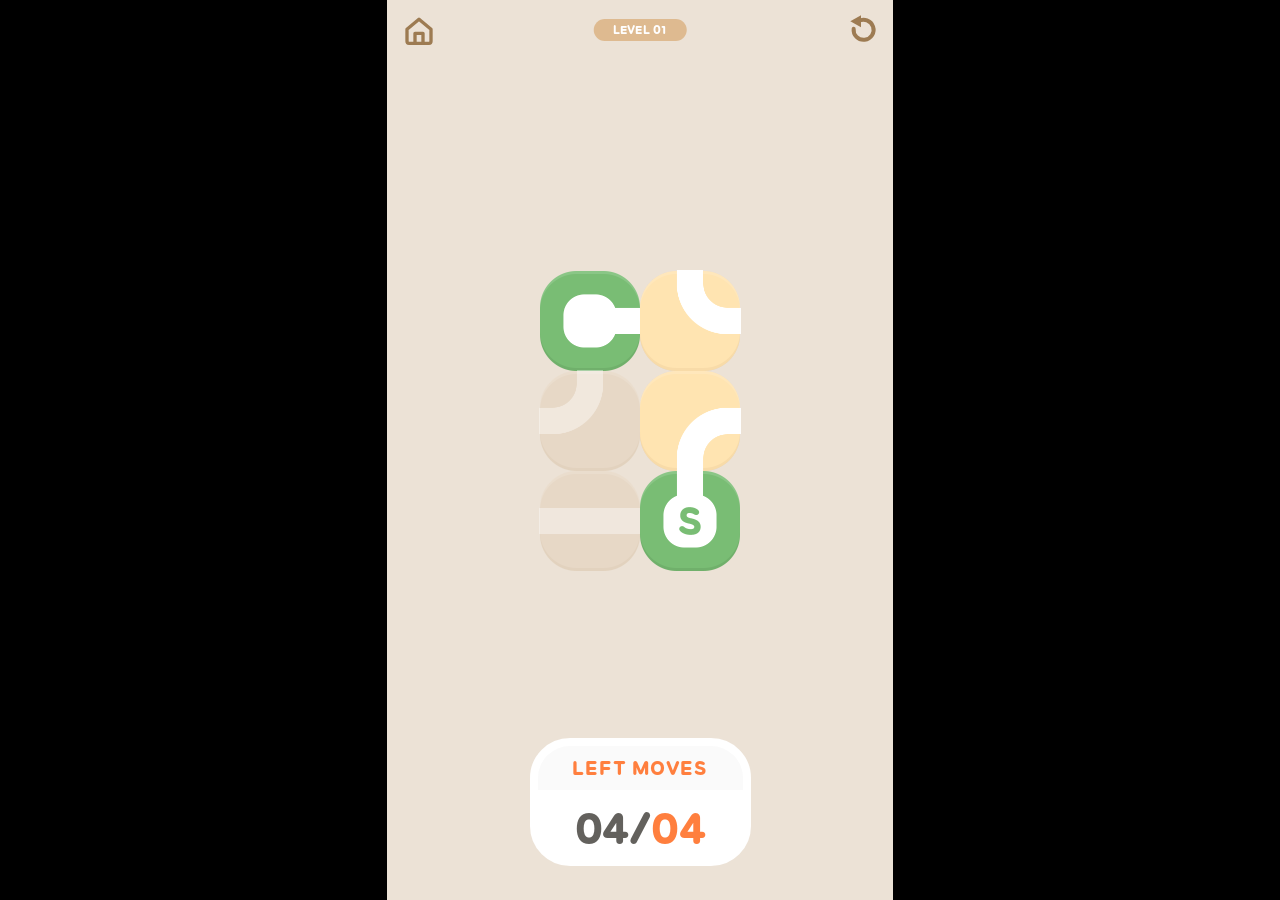
==== commit cfe49851: "Add files via upload" ====
--- a/index.html
+++ b/index.html
@@ -4,8 +4,8 @@
   <meta charset="UTF-8">
   <meta name="viewport" content="width=device-width, initial-scale=1.0, viewport-fit=cover">
   <title>라인 연결 퍼즐</title>
-  <link rel="stylesheet" href="styles.css?v=v0-3-stage-grid">
-  <link rel="stylesheet" href="stage-select.css?v=v0-4-stage-number-shadow-1">
+  <link rel="stylesheet" href="styles.css?v=v0-7-level-hud-2">
+  <link rel="stylesheet" href="stage-select.css?v=v0-7-level-ranges-1">
   <link rel="stylesheet" href="stage-select-fix.css?v=v0-4-pipe-network-reset-2">
   <link rel="stylesheet" href="episode.css?v=v0-4-level-anchor-font-1">
 </head>
@@ -15,11 +15,11 @@
       <button class="home-button" id="homeButton" type="button" aria-label="홈으로 이동" title="HOME">
         <svg viewBox="0 0 48 48" aria-hidden="true"><path d="M6 23 24 8l18 15v18a3 3 0 0 1-3 3H9a3 3 0 0 1-3-3z"/><path d="M18 44V29h12v15"/></svg>
       </button>
-      <div class="stage-badge" id="stageLabel"><span class="stage-text">STAGE <span class="stage-number">01</span></span></div>
-      <button class="restart-button" id="restartButton" type="button" aria-label="현재 스테이지 다시 시작" title="RESTART">
+      <button class="restart-button" id="restartButton" type="button" aria-label="현재 레벨 다시 시작" title="RESTART">
         <svg viewBox="0 0 48 48" aria-hidden="true"><path d="M13 22a15 15 0 1 0 7-11"/><path class="restart-arrow" d="M8 11 24 2v18z"/></svg>
       </button>
     </header>
+    <div class="stage-badge" id="stageLabel"><span class="stage-text">LEVEL <span class="stage-number">01</span></span></div>
     <section class="game-content" aria-label="라인 연결 퍼즐">
       <div class="board-stack">
         <div class="board-frame" id="boardFrame">
@@ -35,12 +35,11 @@
       </article>
     </footer>
     <div class="modal" id="modal" role="dialog" aria-modal="true" aria-labelledby="modalTitle">
-      <div class="modal-card"><p class="modal-kicker" id="modalKicker">PERFECT</p><h1 id="modalTitle">PERFECT!</h1><div class="modal-stars" id="modalStars" aria-label="획득 별"></div><p id="modalText"></p><button class="modal-button" id="modalButton" type="button">NEXT STAGE</button></div>
+      <div class="modal-card"><p class="modal-kicker" id="modalKicker">PERFECT</p><h1 id="modalTitle">PERFECT!</h1><div class="modal-stars" id="modalStars" aria-label="획득 별"></div><p id="modalText"></p><button class="modal-button" id="modalButton" type="button">NEXT LEVEL</button></div>
     </div>
   </main>
-  <section class="home-screen" id="homeScreen" aria-label="Stage home">
-    <header class="home-header"><button class="episode-nav episode-prev" id="episodePrevButton" type="button" aria-label="Previous stage"><img src="assets/stage_btn_next_arrow.png" alt=""></button><h1 id="episodeTitle"><span class="stage-title-word">STAGE</span><strong class="stage-title-number">01</strong></h1><button class="episode-nav episode-next" id="episodeNextButton" type="button" aria-label="Next stage"><img src="assets/stage_btn_next_arrow.png" alt=""></button></header>
-    <p class="episode-subtitle" id="episodeSubtitle">LEVEL 01–20</p>
+  <section class="home-screen" id="homeScreen" aria-label="Level selection">
+    <header class="home-header"><button class="episode-nav episode-prev" id="episodePrevButton" type="button" aria-label="Previous levels"><img src="assets/stage_btn_next_arrow.png" alt=""></button><h1 id="episodeTitle"><span class="stage-title-word">LEVEL</span><strong class="stage-title-number">01-20</strong></h1><button class="episode-nav episode-next" id="episodeNextButton" type="button" aria-label="Next levels"><img src="assets/stage_btn_next_arrow.png" alt=""></button></header>
     <div class="stage-list" id="homeStageList"></div>
     <nav class="home-tools" aria-label="Stage tools"><button class="reset-progress-button" id="resetProgressButton" type="button">RESET</button><button class="admin-mode-button" id="adminModeButton" type="button">ADMIN</button><button class="design-test-button" id="designTestButton" type="button">BLOCK DESIGN</button><button class="stage-test-button" id="stageTestButton" type="button">STAGE TEST</button></nav>
     <div class="reset-modal" id="resetModal" role="dialog" aria-modal="true" aria-labelledby="resetTitle"><div class="reset-card"><h2 id="resetTitle">RESET STAGES?</h2><p>모든 스테이지 정보가 초기화 됩니다.<br>초기화 하시겠습니까?</p><div><button id="resetNoButton" type="button">NO</button><button id="resetYesButton" type="button">YES</button></div></div></div>
@@ -53,6 +52,6 @@
     <header class="stage-test-header"><button class="stage-test-back-button" id="stageTestBackButton" type="button">BACK</button><h1>STAGE TEST</h1><p>SELECT BOARD SIZE</p></header>
     <main class="stage-test-content" id="stageTestContent"></main>
   </section>
-  <script src="game.js?v=v0-6-network-remix-1"></script>
+  <script src="game.js?v=v0-7-level-53-network-1"></script>
 </body>
 </html>
--- a/styles.css
+++ b/styles.css
@@ -55,3 +55,11 @@
 .modal-stars{display:flex;min-height:56px;align-items:center;justify-content:center;gap:7px;margin:8px 0 2px}.result-star{display:block;width:54px;height:54px;overflow:visible}.result-star path{fill:#ffd459;stroke:#efb937;stroke-width:1.8;stroke-linejoin:round}.result-star.star-reveal{opacity:0;animation:result-star-reveal .52s cubic-bezier(.18,.9,.24,1.35) calc(.12s + var(--star-index)*.22s) both}@keyframes result-star-reveal{0%{opacity:0;transform:scale(.15) rotate(-20deg);filter:brightness(2.2)}48%{opacity:1;transform:scale(1.42) rotate(9deg);filter:brightness(1.45)}72%{transform:scale(.91) rotate(-3deg);filter:brightness(1.1)}100%{opacity:1;transform:scale(1) rotate(0);filter:brightness(1)}}.home-stage.great{background:#dc9a45;color:#80531f}.home-stage.great::after{content:"";position:absolute;z-index:-1;top:-22px;left:50%;width:12px;height:22px;transform:translateX(-50%);background:#cbab85}.home-stars{display:flex!important;align-items:center;justify-content:center;gap:3px;margin-top:6px}.home-star{display:block;width:clamp(24px,6vw,34px);height:clamp(24px,6vw,34px);overflow:visible}.home-star path{fill:#fff7d5;stroke:#f2d58f;stroke-width:2;stroke-linejoin:round}
 /* Stage select: compact five-column map based on the supplied mobile layout. */
 .home-screen{box-sizing:border-box;display:none;flex-direction:column;gap:14px;overflow:hidden;padding:clamp(96px,12dvh,185px) clamp(28px,4.6vw,50px) clamp(18px,3dvh,34px);background:#f1e6d7}.home-screen.show{display:flex}.home-header{display:none}.stage-list{position:relative;z-index:1;display:grid;flex:1;grid-template-columns:repeat(5,minmax(0,1fr));grid-template-rows:repeat(6,minmax(0,1fr));gap:clamp(10px,1.5vw,20px);min-height:0;margin:0;padding:0}.stage-list::before{display:none}.home-stage{display:flex;min-height:0;flex-direction:column;align-items:center;justify-content:center;border:3px solid #f9f1e6;border-radius:clamp(22px,5.5vw,42px);padding:clamp(9px,1.4vw,15px) 5px;background:#eadcc8;color:#b99a71;box-shadow:inset 0 4px 0 #f7eee4,inset 0 -9px 0 #dac5a7,0 7px 0 #cfb999;font-weight:950;letter-spacing:0}.home-stage .home-stage-number{margin:auto;font-size:clamp(22px,5.5vw,34px);font-weight:950;line-height:1}.home-stage.locked{background:#eadcc8;color:#b99a71;box-shadow:inset 0 4px 0 #f7eee4,inset 0 -9px 0 #dac5a7,0 7px 0 #cfb999}.home-stage.clear,.home-stage.great,.home-stage.perfect{justify-content:flex-start;border-color:#ecf2e7;background:#79bd74;color:#4f9153;box-shadow:inset 0 4px 0 #9bd494,inset 0 -9px 0 #5aa055,0 7px 0 #478a45}.home-stage.clear::after,.home-stage.great::after,.home-stage.perfect::after{display:none}.home-stage .home-stars{display:grid!important;grid-template-columns:repeat(2,1fr);align-items:center;justify-items:center;gap:0;width:100%;min-height:clamp(37px,8vw,58px);margin:0}.home-stars .home-star{width:clamp(22px,5.1vw,32px);height:clamp(22px,5.1vw,32px)}.home-stars .home-star path{fill:#ffdd3d;stroke:#e8b92e;stroke-width:3;stroke-linejoin:round}.home-stars .home-star:only-child{grid-column:1 / span 2}.home-stars .home-star:first-child:nth-last-child(3){grid-column:1 / span 2}.home-stage .home-stars+.home-stage-number{margin-top:auto}.home-stage.current{border-color:#f4d7d0;background:#d76767;color:#fff;box-shadow:inset 0 4px 0 #e48989,inset 0 -9px 0 #bc4c4c,0 7px 0 #a84040;cursor:pointer;animation:stage-current-bounce 1.55s cubic-bezier(.3,.82,.35,1.22) infinite}.home-stage.admin-current{border-color:#ecf2e7;background:#79bd74;color:#fff;box-shadow:inset 0 4px 0 #9bd494,inset 0 -9px 0 #5aa055,0 7px 0 #478a45;cursor:pointer}@keyframes stage-current-bounce{0%,100%{transform:translateY(0) scale(1)}42%{transform:translateY(-5px) scale(1.035)}62%{transform:translateY(1px) scale(.985)}78%{transform:translateY(-2px) scale(1.012)}}.home-stage:not(:disabled):active{transform:translateY(4px) scale(.97);animation:none}.home-tools{display:grid;grid-template-columns:repeat(4,minmax(0,1fr));gap:8px}.home-tools button{position:static;min-width:0;height:36px;margin:0;border:0;border-radius:11px;padding:0 5px;background:#c9ab82;color:#fff;font:inherit;font-size:clamp(8px,1.9vw,11px);font-weight:950;letter-spacing:.02em;box-shadow:0 3px 0 #a98962}.home-tools .reset-progress-button{background:#dbc19f;color:#825c36;box-shadow:0 3px 0 #b89b78}.home-tools .admin-mode-button{background:#9d7b52;box-shadow:0 3px 0 #795d3d}.home-tools .design-test-button{background:#779d72;box-shadow:0 3px 0 #587c54}.home-tools .stage-test-button{background:#c78f4c;box-shadow:0 3px 0 #9f6c36}.home-tools button:active{transform:translateY(2px);box-shadow:0 1px 0 currentColor}
+
+/* In-game HUD: 1080 × 1920 design coordinates. */
+.game-shell{container-type:inline-size}
+.header{position:static}
+.home-button,.restart-button{top:6.8519cqi}
+.home-button{left:2.2222cqi}.restart-button{right:2.2222cqi}
+.stage-badge{position:absolute;z-index:3;top:6.8519cqi;left:50%;display:grid;place-items:center;width:20.9259cqi;height:5cqi;margin:0;padding:0;transform:translate(-50%,-50%);border-radius:2.5cqi;background:#deba90;color:#fff;font-size:2.5926cqi;font-weight:950;line-height:1;letter-spacing:.02em}
+.stage-badge .stage-text{display:block;transform:translateY(.12em)}.stage-badge .stage-number{color:inherit}.move-card{width:min(50cqi,100%)}.move-card h2{font-size:4.3519cqi}.move-card p{font-size:9.2593cqi}
--- a/stage-select.css
+++ b/stage-select.css
@@ -1,2 +1,2 @@
 /* Stage select: 1080 × 1920 design coordinates, parent bottom-left reference. */
-.home-screen{container-type:inline-size;display:block;padding:0;overflow:hidden;background:#f1e6d7}.home-screen.show{display:block}.home-header{position:absolute;top:17.7083%;left:50%;z-index:3;display:flex;align-items:center;justify-content:center;gap:5.5556cqi;width:100%;margin:0;transform:translate(-50%,-50%);text-align:center}.home-header h1{display:flex;align-items:baseline;margin:0;color:#b69874;font-family:"LINE Bold","Malgun Gothic",sans-serif;font-size:6.4815cqi;font-weight:400;line-height:1;letter-spacing:0;transform:translateY(.5556cqi)}.stage-title-word{font-weight:400}.stage-title-number{margin-left:.26em;color:#8e683a;font-weight:950}.episode-nav{display:block;width:7.037cqi;height:7.037cqi;border:0;padding:0;background:transparent;cursor:pointer}.episode-nav img{display:block;width:100%;height:100%;pointer-events:none}.episode-prev img{transform:scaleX(-1)}.episode-nav:disabled{opacity:.3;cursor:default}.episode-nav:not(:disabled):active{transform:scale(.9)}.episode-subtitle{position:absolute;bottom:21.25%;left:50%;z-index:3;margin:0;transform:translateX(-50%);color:#b69874;font-family:"LINE Bold","Malgun Gothic",sans-serif;font-size:3.7037cqi;font-weight:950;line-height:1;letter-spacing:.02em;white-space:nowrap}.stage-list{position:absolute;top:24.1667%;left:50%;z-index:1;display:grid;width:91.4815%;height:auto;min-height:0;margin:0;padding:0;transform:translateX(-50%);aspect-ratio:988/1002;grid-template-columns:repeat(5,minmax(0,1fr));grid-template-rows:repeat(4,minmax(0,1fr));column-gap:1.2146%;row-gap:1.3972%}.home-stage{position:relative;display:block;min-height:0;border:0;border-radius:0;padding:0;background:transparent!important;box-shadow:none!important;overflow:visible;isolation:isolate}.home-stage::after{display:none!important}.home-stage .stage-button-art{position:absolute;inset:0;z-index:0;width:100%;height:100%;pointer-events:none;user-select:none}.home-stage .home-stage-number{position:absolute;z-index:2;left:50%;margin:0;transform:translate(-50%,50%);font-family:"LINE Bold","Malgun Gothic",sans-serif;font-weight:950;line-height:1;white-space:nowrap}.home-stage.clear .home-stage-number,.home-stage.great .home-stage-number,.home-stage.perfect .home-stage-number{bottom:23.3333%;color:rgb(81 138 77);font-size:3.7037cqi;text-shadow:0 calc(.1852cqi) rgb(255 255 255 / 20%)}.home-stage.current .home-stage-number,.home-stage.admin-current .home-stage-number{bottom:52.5%;color:#fff;font-size:5.5556cqi;text-shadow:0 calc(.1852cqi) rgb(0 0 0 / 10%)}.home-stage.locked .home-stage-number{bottom:52.5%;color:rgb(182 152 116);font-size:5.5556cqi}.stage-stars{position:absolute;z-index:2;inset:0;pointer-events:none}.stage-star{position:absolute;display:block;width:32.9787%;height:25%;transform:translate(-50%,50%);user-select:none}.stage-stars-1 .stage-star-1{left:50%;bottom:60.8333%}.stage-stars-2 .stage-star-1{left:31.9149%;bottom:60.8333%}.stage-stars-2 .stage-star-2{left:68.0851%;bottom:60.8333%}.stage-stars-3 .stage-star-1{left:31.9149%;bottom:49.1667%}.stage-stars-3 .stage-star-2{left:68.0851%;bottom:49.1667%}.stage-stars-3 .stage-star-3{left:50%;bottom:72.5%}.home-stage.current{cursor:pointer;animation:stage-play-cushion 1.45s cubic-bezier(.22,.9,.3,1.18) infinite}.home-stage.admin-current{cursor:pointer}@keyframes stage-play-cushion{0%,100%{transform:scale(1)}40%{transform:scale(1.045)}62%{transform:scale(.982)}78%{transform:scale(1.012)}}.home-stage:not(:disabled):active{transform:scale(.965);animation:none}.home-tools{position:absolute;z-index:6;bottom:1.8%;left:50%;display:grid;width:min(70%,460px);transform:translate(-50%,12px);grid-template-columns:repeat(4,minmax(0,1fr));gap:8px;opacity:0;pointer-events:none;transition:opacity .2s ease,transform .2s ease}.home-screen.tools-visible .home-tools{transform:translate(-50%,0);opacity:1;pointer-events:auto}.home-tools button{height:36px;font-size:1.05cqi}
+.home-screen{container-type:inline-size;display:block;padding:0;overflow:hidden;background:#f1e6d7}.home-screen.show{display:block}.home-header{position:absolute;top:17.7083%;left:50%;z-index:3;display:flex;align-items:center;justify-content:center;gap:5.5556cqi;width:100%;margin:0;transform:translate(-50%,-50%);text-align:center}.home-header h1{display:flex;align-items:baseline;margin:0;color:#b69874;font-family:"LINE Bold","Malgun Gothic",sans-serif;font-size:6.4815cqi;font-weight:400;line-height:1;letter-spacing:0;transform:translateY(.5556cqi)}.stage-title-word{font-weight:400}.stage-title-number{margin-left:.26em;color:#8e683a;font-weight:950}.episode-nav{display:block;width:7.037cqi;height:7.037cqi;border:0;padding:0;background:transparent;cursor:pointer}.episode-nav img{display:block;width:100%;height:100%;pointer-events:none}.episode-prev img{transform:scaleX(-1)}.episode-nav:disabled{opacity:.3;cursor:default}.episode-nav:not(:disabled):active{transform:scale(.9)}.stage-list{position:absolute;top:24.1667%;left:50%;z-index:1;display:grid;width:91.4815%;height:auto;min-height:0;margin:0;padding:0;transform:translateX(-50%);aspect-ratio:988/1002;grid-template-columns:repeat(5,minmax(0,1fr));grid-template-rows:repeat(4,minmax(0,1fr));column-gap:1.2146%;row-gap:1.3972%}.home-stage{position:relative;display:block;min-height:0;border:0;border-radius:0;padding:0;background:transparent!important;box-shadow:none!important;overflow:visible;isolation:isolate}.home-stage::after{display:none!important}.home-stage .stage-button-art{position:absolute;inset:0;z-index:0;width:100%;height:100%;pointer-events:none;user-select:none}.home-stage .home-stage-number{position:absolute;z-index:2;left:50%;margin:0;transform:translate(-50%,50%);font-family:"LINE Bold","Malgun Gothic",sans-serif;font-weight:950;line-height:1;white-space:nowrap}.home-stage.clear .home-stage-number,.home-stage.great .home-stage-number,.home-stage.perfect .home-stage-number{bottom:23.3333%;color:rgb(81 138 77);font-size:3.7037cqi;text-shadow:0 calc(.1852cqi) rgb(255 255 255 / 20%)}.home-stage.current .home-stage-number,.home-stage.admin-current .home-stage-number{bottom:52.5%;color:#fff;font-size:5.5556cqi;text-shadow:0 calc(.1852cqi) rgb(0 0 0 / 10%)}.home-stage.locked .home-stage-number{bottom:52.5%;color:rgb(182 152 116);font-size:5.5556cqi}.stage-stars{position:absolute;z-index:2;inset:0;pointer-events:none}.stage-star{position:absolute;display:block;width:32.9787%;height:25%;transform:translate(-50%,50%);user-select:none}.stage-stars-1 .stage-star-1{left:50%;bottom:60.8333%}.stage-stars-2 .stage-star-1{left:31.9149%;bottom:60.8333%}.stage-stars-2 .stage-star-2{left:68.0851%;bottom:60.8333%}.stage-stars-3 .stage-star-1{left:31.9149%;bottom:49.1667%}.stage-stars-3 .stage-star-2{left:68.0851%;bottom:49.1667%}.stage-stars-3 .stage-star-3{left:50%;bottom:72.5%}.home-stage.current{cursor:pointer;animation:stage-play-cushion 1.45s cubic-bezier(.22,.9,.3,1.18) infinite}.home-stage.admin-current{cursor:pointer}@keyframes stage-play-cushion{0%,100%{transform:scale(1)}40%{transform:scale(1.045)}62%{transform:scale(.982)}78%{transform:scale(1.012)}}.home-stage:not(:disabled):active{transform:scale(.965);animation:none}.home-tools{position:absolute;z-index:6;bottom:1.8%;left:50%;display:grid;width:min(70%,460px);transform:translate(-50%,12px);grid-template-columns:repeat(4,minmax(0,1fr));gap:8px;opacity:0;pointer-events:none;transition:opacity .2s ease,transform .2s ease}.home-screen.tools-visible .home-tools{transform:translate(-50%,0);opacity:1;pointer-events:auto}.home-tools button{height:36px;font-size:1.05cqi}
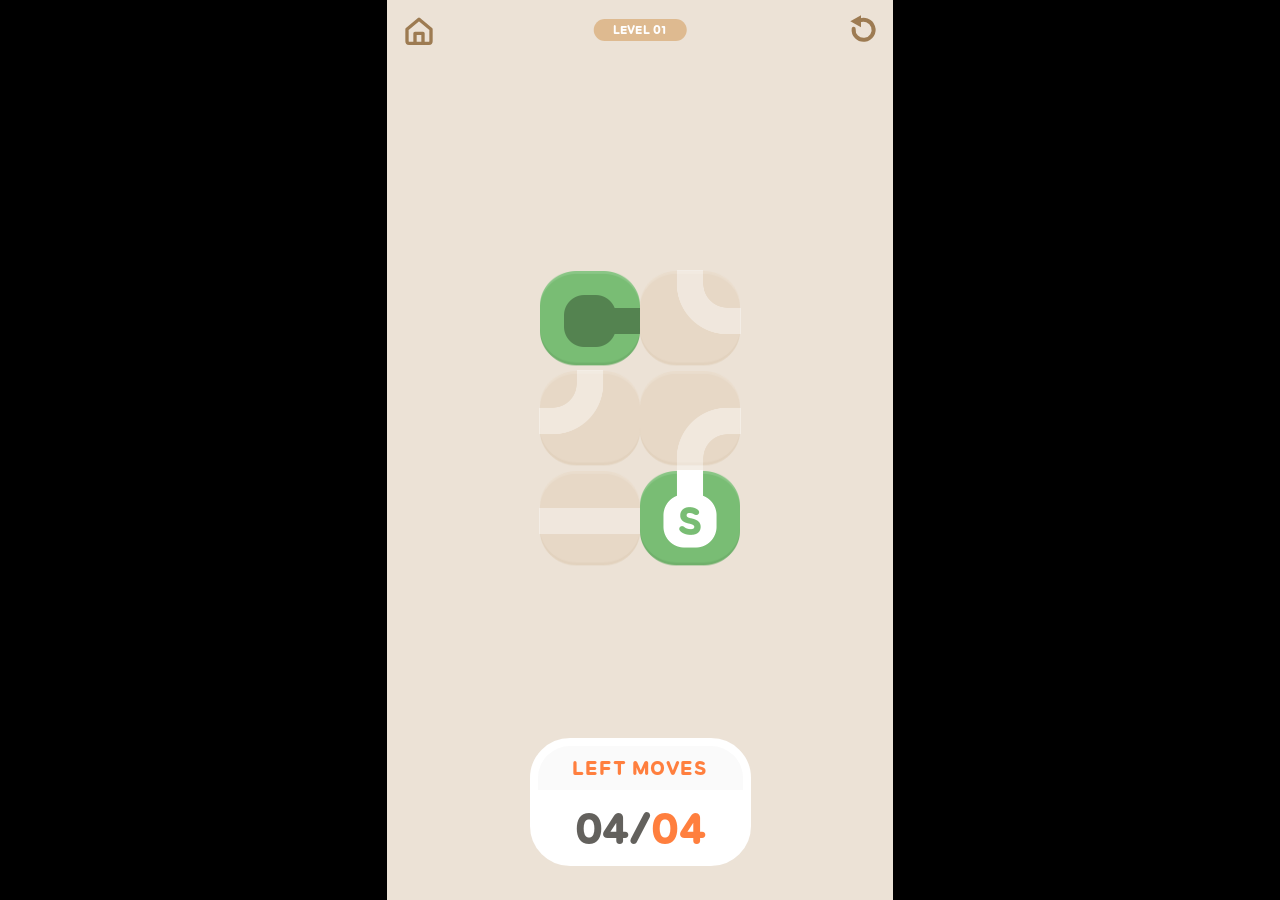
==== commit 739c2ec5: "Add files via upload" ====
--- a/index.html
+++ b/index.html
@@ -4,7 +4,7 @@
   <meta charset="UTF-8">
   <meta name="viewport" content="width=device-width, initial-scale=1.0, viewport-fit=cover">
   <title>라인 연결 퍼즐</title>
-  <link rel="stylesheet" href="styles.css?v=v0-7-level-hud-2">
+  <link rel="stylesheet" href="styles.css?v=v0-5-route-flow-4">
   <link rel="stylesheet" href="stage-select.css?v=v0-7-level-ranges-1">
   <link rel="stylesheet" href="stage-select-fix.css?v=v0-4-pipe-network-reset-2">
   <link rel="stylesheet" href="episode.css?v=v0-4-level-anchor-font-1">
@@ -52,6 +52,6 @@
     <header class="stage-test-header"><button class="stage-test-back-button" id="stageTestBackButton" type="button">BACK</button><h1>STAGE TEST</h1><p>SELECT BOARD SIZE</p></header>
     <main class="stage-test-content" id="stageTestContent"></main>
   </section>
-  <script src="game.js?v=v0-7-level-53-network-1"></script>
+  <script src="game.js?v=v0-5-route-flow-2"></script>
 </body>
 </html>
--- a/styles.css
+++ b/styles.css
@@ -51,6 +51,34 @@
 .test-road-art{left:-1px;top:-1px;width:calc(100% + 2px);height:calc(94.3396% + 2px)}
 /* Candidate glow shares a global half-second phase, so rebuilding the board cannot restart its blink. */
 .test-light-art{animation-delay:var(--candidate-blink-delay,0ms)}
+/* The supplied block artwork is square (200×200): no lower 12px overlap remains.
+   Road sprites and start labels retain their former 200px-coordinate positions. */
+.design-sample{height:min(18.5185dvw,10.4167dvh)}
+.design-sample-block,.design-sample-light{height:100%}
+.design-overlay{top:50%}
+.design-dual-layer-1{clip-path:polygon(0 0,100% 100%,0 100%)}
+.design-dual-bottom{clip-path:inset(100% 0 0 0)}
+.test-tile-art{height:100%}
+.test-road-art{height:calc(100% + 2px)}
+.test-start-art{top:50%;height:28%}
+.test-dual-0 .test-dual-cut{clip-path:polygon(0 0,100% 100%,0 100%)}
+.test-dual-0 .test-dual-bottom{clip-path:inset(100% 0 0 0)}
+.test-dual-1 .test-dual-cut{clip-path:polygon(0 0,100% 0,0 100%)}
+.test-dual-1 .test-dual-bottom{clip-path:inset(100% 0 0 0)}
+/* v0.5: every route starts as a 30% black line.  A duplicate white sprite is
+   revealed only from the start-side connection, so finish-side routes stay dark. */
+.test-road-black{left:0;top:0;width:100%;height:100%;opacity:.3;filter:brightness(0)}
+.test-road-active{opacity:1;filter:none}
+.test-road-fill-mask{position:absolute;inset:-1px;overflow:hidden;pointer-events:none}
+.test-road-fill-mask.route-fill{animation-duration:.18s;animation-timing-function:linear;animation-delay:calc(var(--route-fill-order)*180ms);animation-fill-mode:both}
+.test-road-fill-mask.route-fill-from-top{animation-name:route-fill-from-top}
+.test-road-fill-mask.route-fill-from-right{animation-name:route-fill-from-right}
+.test-road-fill-mask.route-fill-from-bottom{animation-name:route-fill-from-bottom}
+.test-road-fill-mask.route-fill-from-left{animation-name:route-fill-from-left}
+@keyframes route-fill-from-top{from{clip-path:inset(0 0 100% 0)}to{clip-path:inset(0)}}
+@keyframes route-fill-from-right{from{clip-path:inset(0 0 0 100%)}to{clip-path:inset(0)}}
+@keyframes route-fill-from-bottom{from{clip-path:inset(100% 0 0 0)}to{clip-path:inset(0)}}
+@keyframes route-fill-from-left{from{clip-path:inset(0 100% 0 0)}to{clip-path:inset(0)}}
 /* Clear grades: 1 star for Clear, 2 for Great, and 3 for Perfect. */
 .modal-stars{display:flex;min-height:56px;align-items:center;justify-content:center;gap:7px;margin:8px 0 2px}.result-star{display:block;width:54px;height:54px;overflow:visible}.result-star path{fill:#ffd459;stroke:#efb937;stroke-width:1.8;stroke-linejoin:round}.result-star.star-reveal{opacity:0;animation:result-star-reveal .52s cubic-bezier(.18,.9,.24,1.35) calc(.12s + var(--star-index)*.22s) both}@keyframes result-star-reveal{0%{opacity:0;transform:scale(.15) rotate(-20deg);filter:brightness(2.2)}48%{opacity:1;transform:scale(1.42) rotate(9deg);filter:brightness(1.45)}72%{transform:scale(.91) rotate(-3deg);filter:brightness(1.1)}100%{opacity:1;transform:scale(1) rotate(0);filter:brightness(1)}}.home-stage.great{background:#dc9a45;color:#80531f}.home-stage.great::after{content:"";position:absolute;z-index:-1;top:-22px;left:50%;width:12px;height:22px;transform:translateX(-50%);background:#cbab85}.home-stars{display:flex!important;align-items:center;justify-content:center;gap:3px;margin-top:6px}.home-star{display:block;width:clamp(24px,6vw,34px);height:clamp(24px,6vw,34px);overflow:visible}.home-star path{fill:#fff7d5;stroke:#f2d58f;stroke-width:2;stroke-linejoin:round}
 /* Stage select: compact five-column map based on the supplied mobile layout. */
